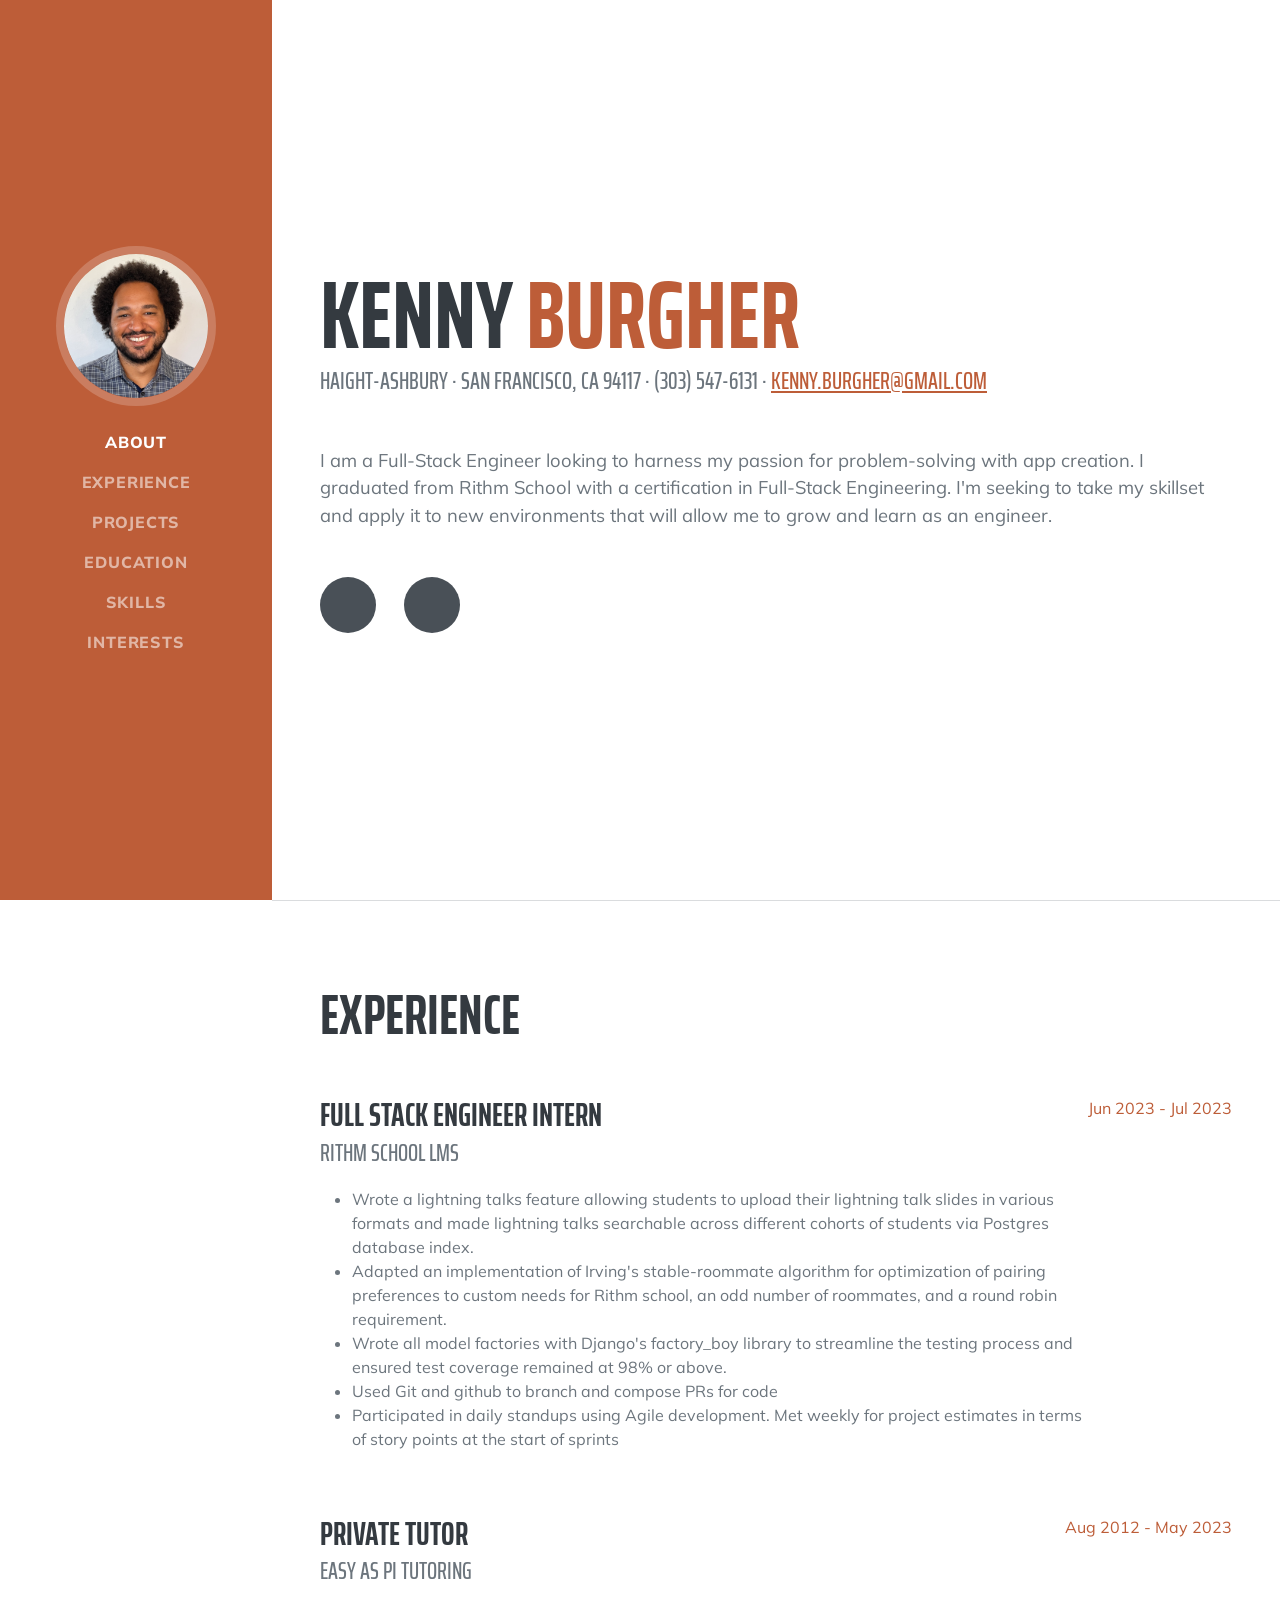
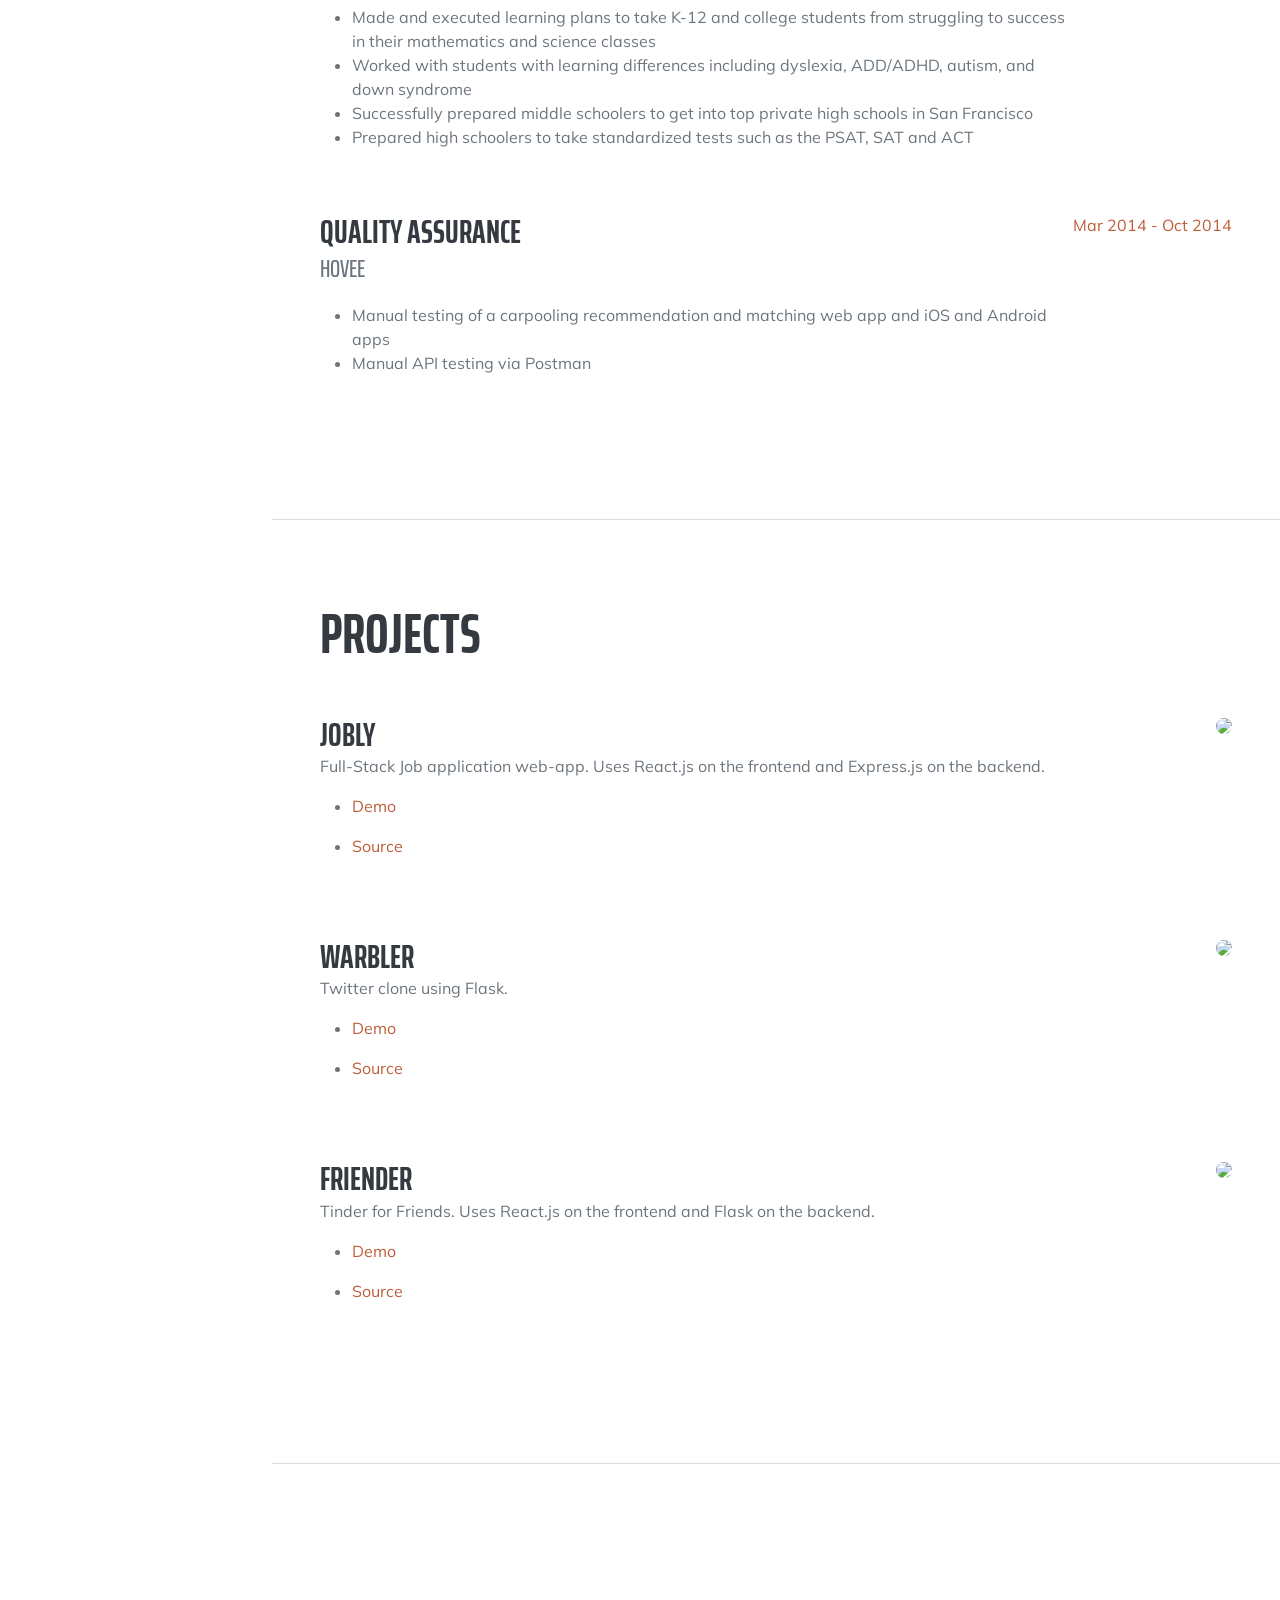
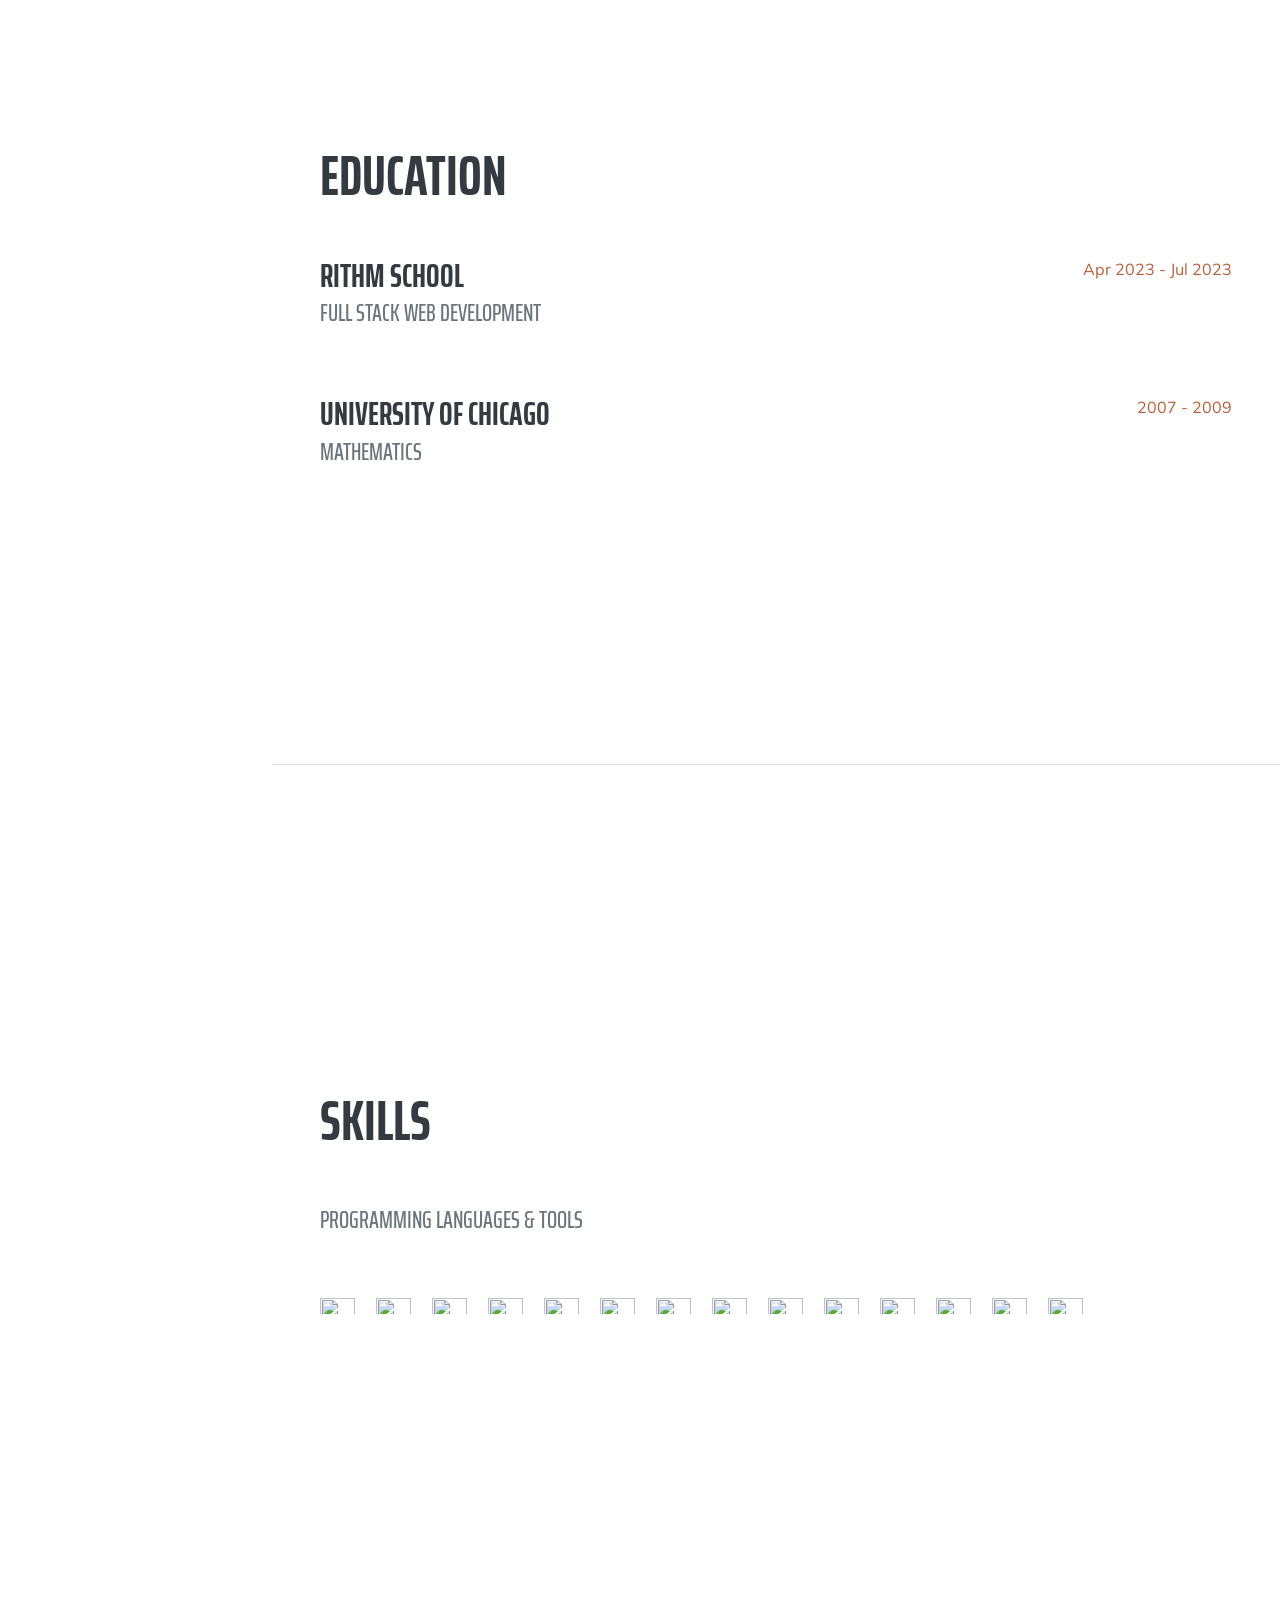
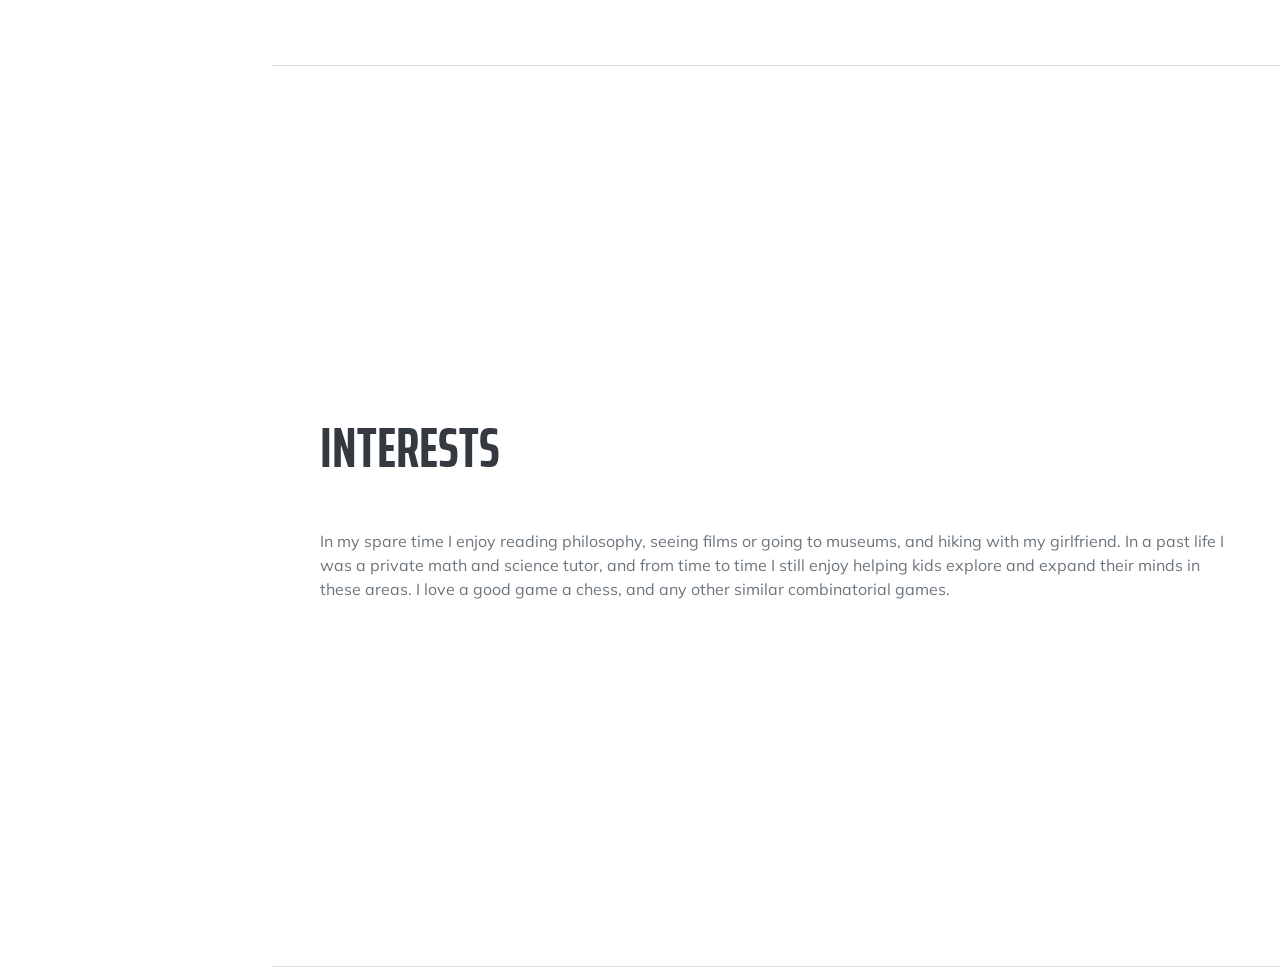
==== index.html @ 5760ab0f "New Portfolio Site New portfolio site based on bootstrap template. Colorized icons for developer too" ====
<!DOCTYPE html>
<html lang="en">

<head>
  <meta charset="utf-8" />
  <meta name="viewport" content="width=device-width, initial-scale=1, shrink-to-fit=no" />
  <meta name="description" content="" />
  <meta name="author" content="" />
  <title>Resume - Start Bootstrap Theme</title>
  <!--
    TODO:
    favicon via image generator;
    QR code for the site?
  -->
  <link rel="icon" type="image/x-icon" href="assets/img/icons8-source-code-ios-16-filled-72.png" />
  <!-- Font Awesome icons (free version)-->
  <script src="https://use.fontawesome.com/releases/v6.3.0/js/all.js" crossorigin="anonymous"></script>
  <!-- Google fonts-->
  <link href="https://fonts.googleapis.com/css?family=Saira+Extra+Condensed:500,700" rel="stylesheet" type="text/css" />
  <link href="https://fonts.googleapis.com/css?family=Muli:400,400i,800,800i" rel="stylesheet" type="text/css" />
  <!-- Core theme CSS (includes Bootstrap)-->
  <link href="css/styles.css" rel="stylesheet" />
</head>

<body id="page-top">
  <!-- Navigation-->
  <nav class="navbar navbar-expand-lg navbar-dark bg-primary fixed-top" id="sideNav">
    <a class="navbar-brand js-scroll-trigger" href="#page-top">
      <span class="d-block d-lg-none">Kenny Burgher</span>
      <span class="d-none d-lg-block"><img class="img-fluid img-profile rounded-circle mx-auto mb-2"
          src="assets/img/kburgher-square.jpg" alt="..." /></span>
    </a>
    <button class="navbar-toggler" type="button" data-bs-toggle="collapse" data-bs-target="#navbarResponsive"
      aria-controls="navbarResponsive" aria-expanded="false" aria-label="Toggle navigation">
      <span class="navbar-toggler-icon"></span>
    </button>
    <div class="collapse navbar-collapse" id="navbarResponsive">
      <ul class="navbar-nav">
        <li class="nav-item">
          <a class="nav-link js-scroll-trigger" href="#about">About</a>
        </li>
        <li class="nav-item">
          <a class="nav-link js-scroll-trigger" href="#experience">Experience</a>
        </li>
        <li class="nav-item">
          <a class="nav-link js-scroll-trigger" href="#projects">Projects</a>
        </li>
        <li class="nav-item">
          <a class="nav-link js-scroll-trigger" href="#education">Education</a>
        </li>
        <li class="nav-item">
          <a class="nav-link js-scroll-trigger" href="#skills">Skills</a>
        </li>
        <li class="nav-item">
          <a class="nav-link js-scroll-trigger" href="#interests">Interests</a>
        </li>
      </ul>
    </div>
  </nav>
  <!-- Page Content-->
  <div class="container-fluid p-0">
    <!-- About-->
    <section class="resume-section" id="about">
      <div class="resume-section-content">
        <h1 class="mb-0">
          Kenny
          <span class="text-primary">Burgher</span>
        </h1>
        <div class="subheading mb-5">
          Haight-Ashbury · San Francisco, CA 94117 · (303) 547-6131 ·
          <a href="mailto:kenny.burgher@gmail.com">kenny.burgher@gmail.com</a>
        </div>
        <p class="lead mb-5">
          I am a Full-Stack Engineer looking to harness my passion for
          problem-solving with app creation.
          I graduated from Rithm School with a certification in
          Full-Stack Engineering.
          I'm seeking to take my skillset and apply it to new environments
          that will allow me to grow and learn as an engineer.
        </p>
        <div class="social-icons">
          <a class="social-icon" href="https://www.linkedin.com/in/kenneth-burgher/">
            <i class="fab fa-linkedin-in"></i>
          </a>
          <a class="social-icon" href="https://github.com/BlueMycon">
            <i class="fab fa-github"></i>
          </a>
          <!-- <a class="social-icon" href="#!">
                <i class="fab fa-twitter"></i>
            </a>
            <a class="social-icon" href="#!">
                <i class="fab fa-facebook-f"></i>
            </a> -->
        </div>
      </div>
    </section>
    <hr class="m-0" />
    <!-- Experience-->
    <section class="resume-section" id="experience">
      <div class="resume-section-content">
        <h2 class="mb-5">Experience</h2>
        <div class="d-flex flex-column flex-md-row justify-content-between mb-5">
          <div class="flex-grow-1">
            <h3 class="mb-0">Full Stack Engineer Intern</h3>
            <div class="subheading mb-3">Rithm School LMS</div>
            <ul>
              <li>
                Wrote a lightning talks feature allowing students to upload their lightning talk slides in various
                formats and made lightning talks searchable across different cohorts of students via Postgres
                database index.
              </li>
              <li>
                Adapted an implementation of Irving's stable-roommate algorithm for optimization of
                pairing preferences to custom needs for Rithm school, an odd number of roommates, and
                a round robin requirement.
              </li>
              <li>
                Wrote all model factories with Django's factory_boy library to streamline the testing process
                and ensured test coverage remained at 98% or above.
              </li>
              <li>
                Used Git and github to branch and compose PRs for code
              </li>
              <li>
                Participated in daily standups using Agile development.
                Met weekly for project estimates in terms of story points at the start of sprints
              </li>
            </ul>
          </div>
          <div class="flex-shrink-0">
            <span class="text-primary">Jun 2023 - Jul 2023</span>
          </div>
        </div>
        <div class="d-flex flex-column flex-md-row justify-content-between mb-5">
          <div class="flex-grow-1">
            <h3 class="mb-0">Private Tutor</h3>
            <div class="subheading mb-3">Easy As Pi Tutoring</div>
            <ul>
              <li>
                Made and executed learning plans to take K-12 and college students from struggling to success
                in their mathematics and science classes
              </li>
              <li>
                Worked with students with learning differences including dyslexia, ADD/ADHD, autism, and down syndrome
              </li>
              <li>
                Successfully prepared middle schoolers to get into top private high schools in San Francisco
              </li>
              <li>
                Prepared high schoolers to take standardized tests such as the PSAT, SAT and ACT
              </li>
            </ul>
          </div>
          <div class="flex-shrink-0">
            <span class="text-primary">Aug 2012 - May 2023</span>
          </div>
        </div>
        <div class="d-flex flex-column flex-md-row justify-content-between mb-5">
          <div class="flex-grow-1">
            <h3 class="mb-0">Quality Assurance</h3>
            <div class="subheading mb-3">Hovee</div>
            <ul>
              <li>
                Manual testing of a carpooling recommendation and matching web app and iOS and Android apps
              </li>
              <li>
                Manual API testing via Postman
              </li>
            </ul>
          </div>
          <div class="flex-shrink-0">
            <span class="text-primary">Mar 2014 - Oct 2014</span>
          </div>
        </div>
        <!-- <div class="d-flex flex-column flex-md-row justify-content-between">
          <div class="flex-grow-1">
            <h3 class="mb-0">Web Design Intern</h3>
            <div class="subheading mb-3">Shout! Media Productions</div>
            <p>
              Collaboratively administrate empowered markets via plug-and-play
              networks. Dynamically procrastinate B2C users after installed
              base benefits. Dramatically visualize customer directed
              convergence without revolutionary ROI.
            </p>
          </div>
          <div class="flex-shrink-0">
            <span class="text-primary">September 2008 - June 2010</span>
          </div>
        </div> -->
      </div>
    </section>
    <hr class="m-0" />
    <!-- Projects-->
    <section class="resume-section" id="projects">
      <div class="resume-section-content">
        <h2 class="mb-5">Projects</h2>
        <div class="d-flex flex-column flex-md-row justify-content-between mb-5">
          <div class="flex-grow-1">
            <h3 class="mb-0">Jobly</h3>
            <div class="mb-3">Full-Stack Job application web-app.
              Uses React.js on the frontend and Express.js on the backend.
            </div>
            <div>
              <ul>
                <!-- TODO: Demo link -->
                <li><a href="https://astonbdev-jobly.surge.sh/">
                    <p class="list-inline-item">Demo</p><i
                      class=" list-inline-item fa-solid fa-arrow-up-right-from-square"></i>
                  </a></li>
                <li><a href="https://github.com/astonbdev/react-jobly">
                    <p class="list-inline-item">Source</p><i class=" list-inline-item fa-brands fa-github"></i>
                  </a></li>
              </ul>
            </div>
          </div>
          <div class="flex-shrink-0">
            <!-- TODO: Brand image -->
            <img class="projects-img rounded-circle mx-auto mb-2" src="images/jobly-brand.png">
            </img>
          </div>
        </div>
        <div class="d-flex flex-column flex-md-row justify-content-between mb-5">
          <div class="flex-grow-1">
            <h3 class="mb-0">Warbler</h3>
            <div class="mb-3">Twitter clone using Flask.</div>
            <div>
              <ul>
                <!-- TODO: Demo link -->
                <li><a href="http://warbler-astonbdev.herokuapp.com/">
                    <p class="list-inline-item">Demo</p><i
                      class=" list-inline-item fa-solid fa-arrow-up-right-from-square"></i>
                  </a></li>
                <li><a href="https://github.com/astonbdev/warbler">
                    <p class="list-inline-item">Source</p><i class=" list-inline-item fa-brands fa-github"></i>
                  </a></li>
              </ul>
            </div>
          </div>
          <div class="flex-shrink-0">
            <!-- TODO: Brand image -->
            <img class="projects-img rounded-circle mx-auto mb-2" src="images/warbler.jpeg">
            </img>
          </div>
        </div>
        <div class="d-flex flex-column flex-md-row justify-content-between mb-5">
          <div class="flex-grow-1">
            <h3 class="mb-0">Friender</h3>
            <div class="mb-3">Tinder for Friends. Uses React.js on the frontend and Flask on the backend.</div>
            <div>
              <ul>
                <!-- TODO: Demo link -->
                <li><a href="https://www.kongregate.com/games/b_aston/asteroid-field?acomplete=asteroid+field">
                    <p class="list-inline-item">Demo</p><i
                      class=" list-inline-item fa-solid fa-arrow-up-right-from-square"></i>
                  </a></li>
                <li><a href="https://github.com/astonbdev/warbler">
                    <p class="list-inline-item">Source</p><i class=" list-inline-item fa-brands fa-github"></i>
                  </a></li>
              </ul>
            </div>
          </div>
          <div class="flex-shrink-0">
            <!-- TODO: Brand image -->
            <img class="projects-img rounded-circle mx-auto mb-2"
              src="images/Asteroids.png">
            </img>
          </div>
        </div>
      </div>
    </section>
    <hr class="m-0" />
    <!-- Education-->
    <section class="resume-section" id="education">
      <div class="resume-section-content">
        <h2 class="mb-5">Education</h2>
        <div class="d-flex flex-column flex-md-row justify-content-between mb-5">
          <div class="flex-grow-1">
            <h3 class="mb-0">Rithm School</h3>
            <div class="subheading mb-3">Full Stack Web Development</div>
          </div>
          <div class="flex-shrink-0">
            <span class="text-primary">Apr 2023 - Jul 2023</span>
          </div>
        </div>
        <div class="d-flex flex-column flex-md-row justify-content-between">
          <div class="flex-grow-1">
            <h3 class="mb-0">University of Chicago</h3>
            <div class="subheading mb-3">Mathematics</div>
          </div>
          <div class="flex-shrink-0">
            <span class="text-primary">2007 - 2009</span>
          </div>
        </div>
      </div>
    </section>
    <hr class="m-0" />
    <!-- Skills-->
    <section class="resume-section" id="skills">
      <div class="resume-section-content">
        <h2 class="mb-5">Skills</h2>
        <div class="subheading mb-3">Programming Languages & Tools</div>
        <ul class="list-inline dev-icons">
          <li class="list-inline-item"><img height="35" width="35" src="https://cdn.simpleicons.org/html5/#E34F26" /></li>
          <li class="list-inline-item"><img height="35" width="35" src="https://cdn.simpleicons.org/css3/#1572B6" /></li>
          <li class="list-inline-item"><img height="35" width="35" src="https://cdn.simpleicons.org/bootstrap/#7952B3" /></li>
          <li class="list-inline-item"><img height="35" width="35" src="https://cdn.simpleicons.org/javascript/#F7DF1E" /></li>
          <!-- <li class="list-inline-item"><img height="35" width="35" src="https://unpkg.com/simple-icons@v4/icons/tailwindcss.svg" /></li> -->
          <li class="list-inline-item"><img height="35" width="35" src="https://cdn.simpleicons.org/jquery/#0769AD" /></li>
          <li class="list-inline-item"><img height="35" width="35" src="https://cdn.simpleicons.org/react/#61DAFB" /></li>
          <li class="list-inline-item"><img height="35" width="35" src="https://cdn.simpleicons.org/nodedotjs/#339933" /></li>
          <li class="list-inline-item"><img height="35" width="35" src="https://cdn.simpleicons.org/express/#000000" /></li>
          <li class="list-inline-item"><img height="35" width="35" src="https://cdn.simpleicons.org/python/#3776AB" /></li>
          <li class="list-inline-item"><img height="35" width="35" src="https://cdn.simpleicons.org/flask/#000000" /></li>
          <li class="list-inline-item"><img height="35" width="35" src="https://cdn.simpleicons.org/django/#092E20" /></li>
          <li class="list-inline-item"><img height="35" width="35" src="https://cdn.simpleicons.org/postgresql/#4169E1" /></li>
          <li class="list-inline-item"><img height="35" width="35" src="https://cdn.simpleicons.org/amazonaws/#232F3E" /></li>
          <li class="list-inline-item"><img height="35" width="35" src="https://cdn.simpleicons.org/git/#F05032" /></li>
        </ul>
      </div>
    </section>
    <hr class="m-0" />
    <!-- Interests-->
    <section class="resume-section" id="interests">
      <div class="resume-section-content">
        <h2 class="mb-5">Interests</h2>
        <p>
          In my spare time I enjoy reading philosophy, seeing films or going to museums, and hiking with my girlfriend.
          In a past life I was a private math and science tutor, and from time to time I still enjoy helping kids
          explore and expand their minds in these areas.
          I love a good game a chess, and any other similar combinatorial games.
        </p>
        <p class="mb-0">
        </p>
      </div>
    </section>
    <hr class="m-0" />
  </div>
  <!-- Bootstrap core JS-->
  <script src="https://cdn.jsdelivr.net/npm/bootstrap@5.2.3/dist/js/bootstrap.bundle.min.js"></script>
  <!-- Core theme JS-->
  <script src="js/scripts.js"></script>
</body>

</html>
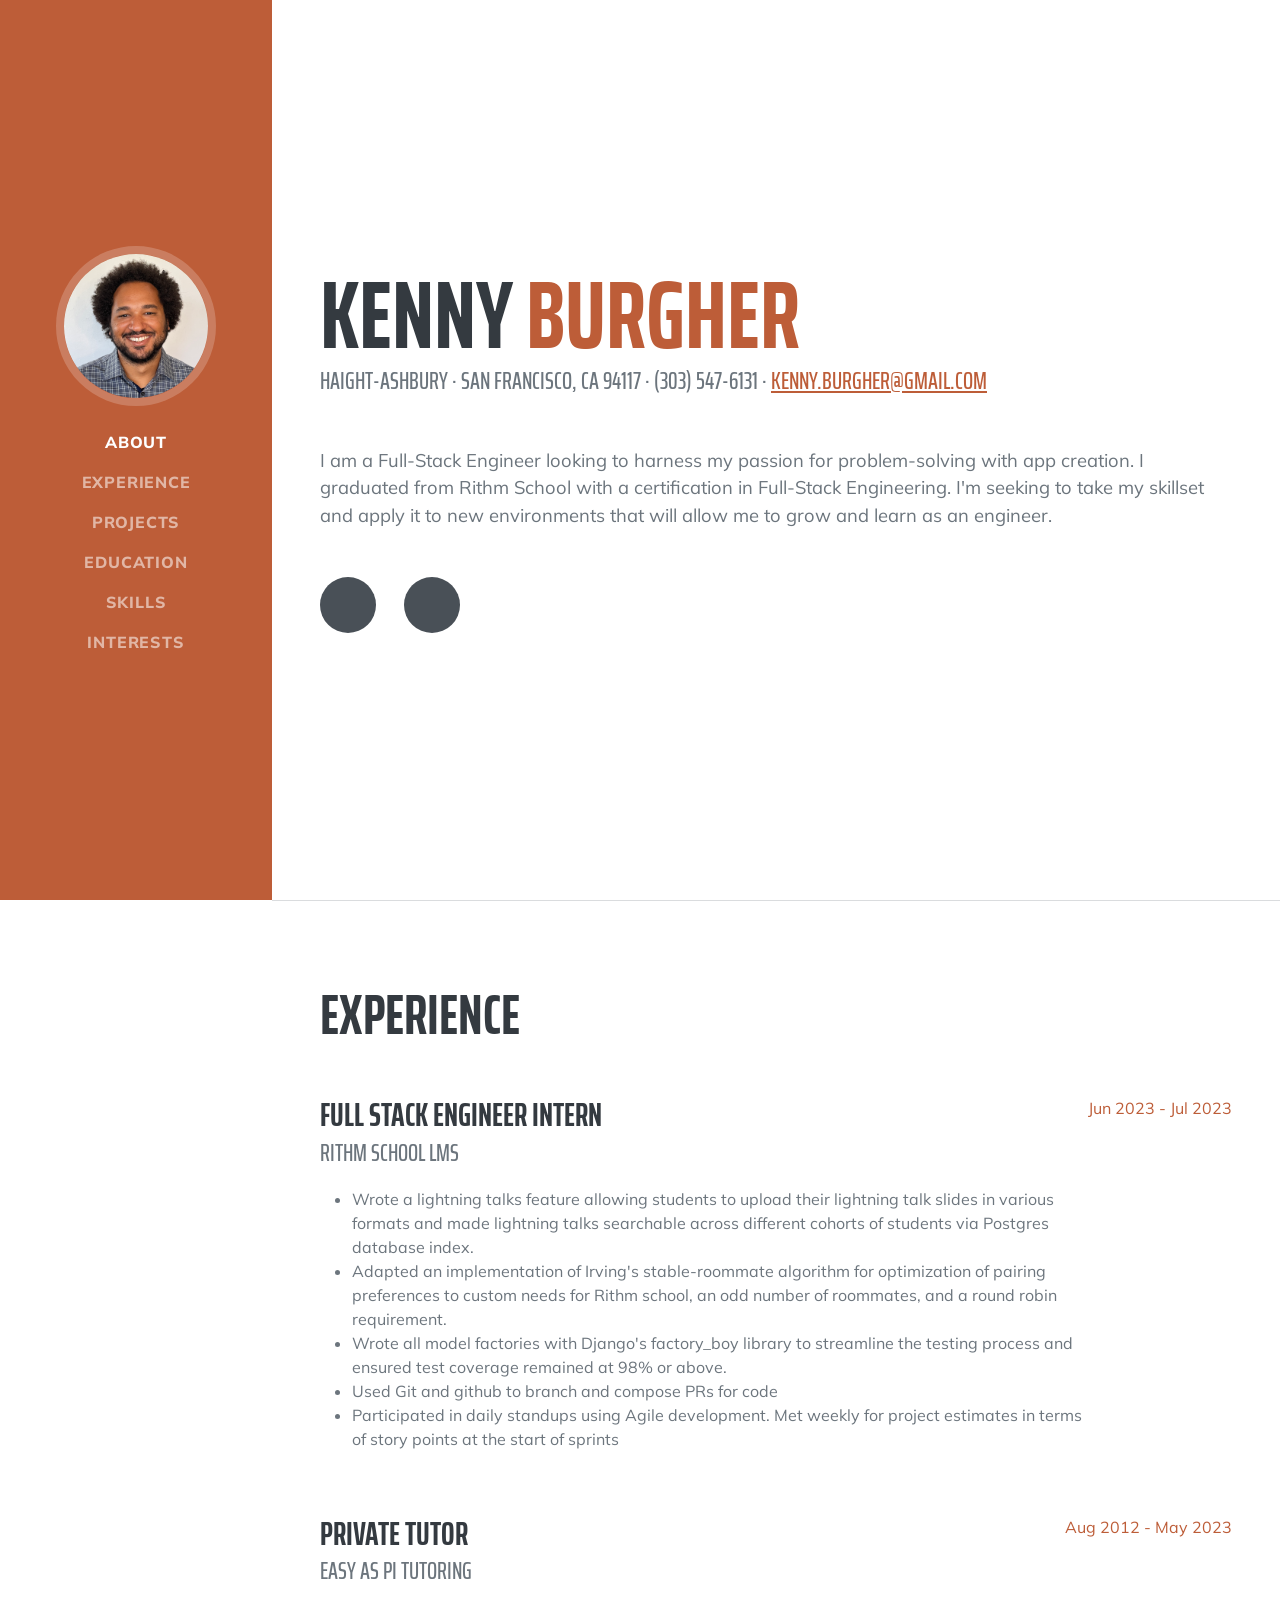
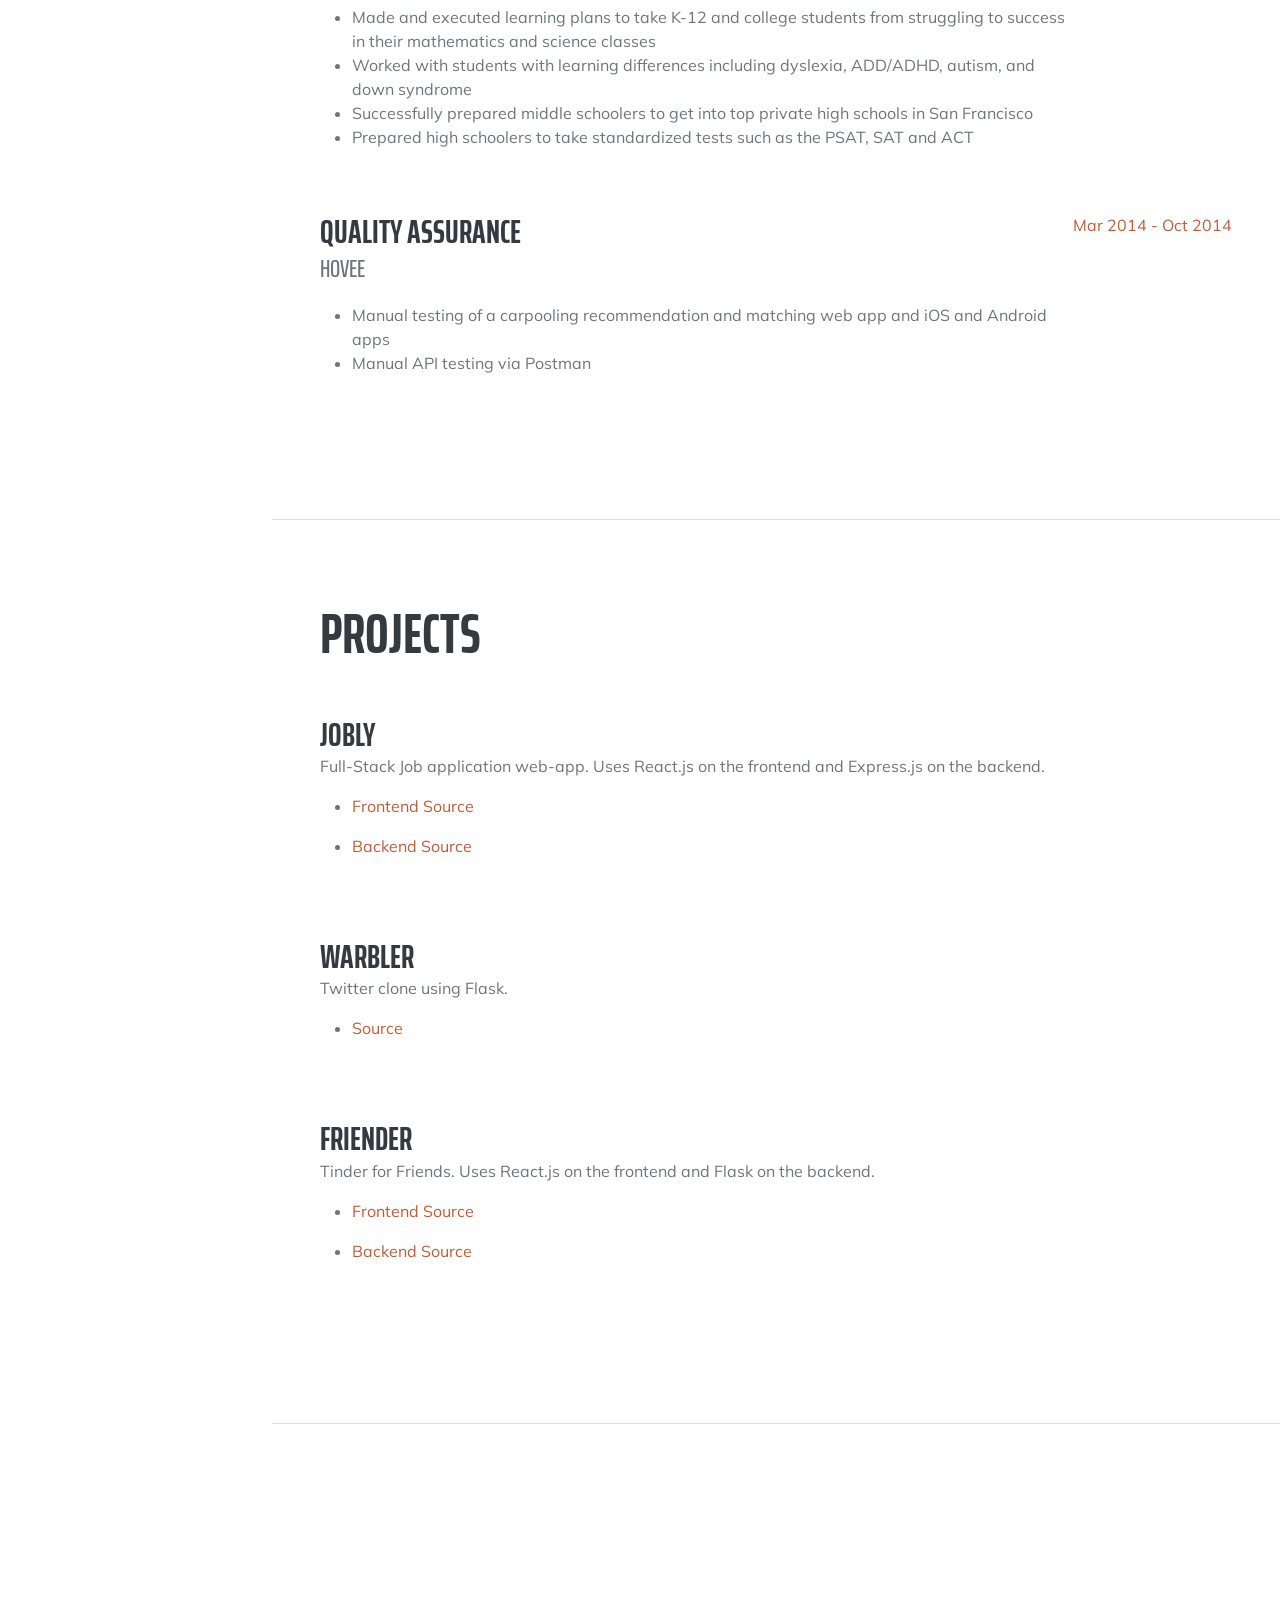
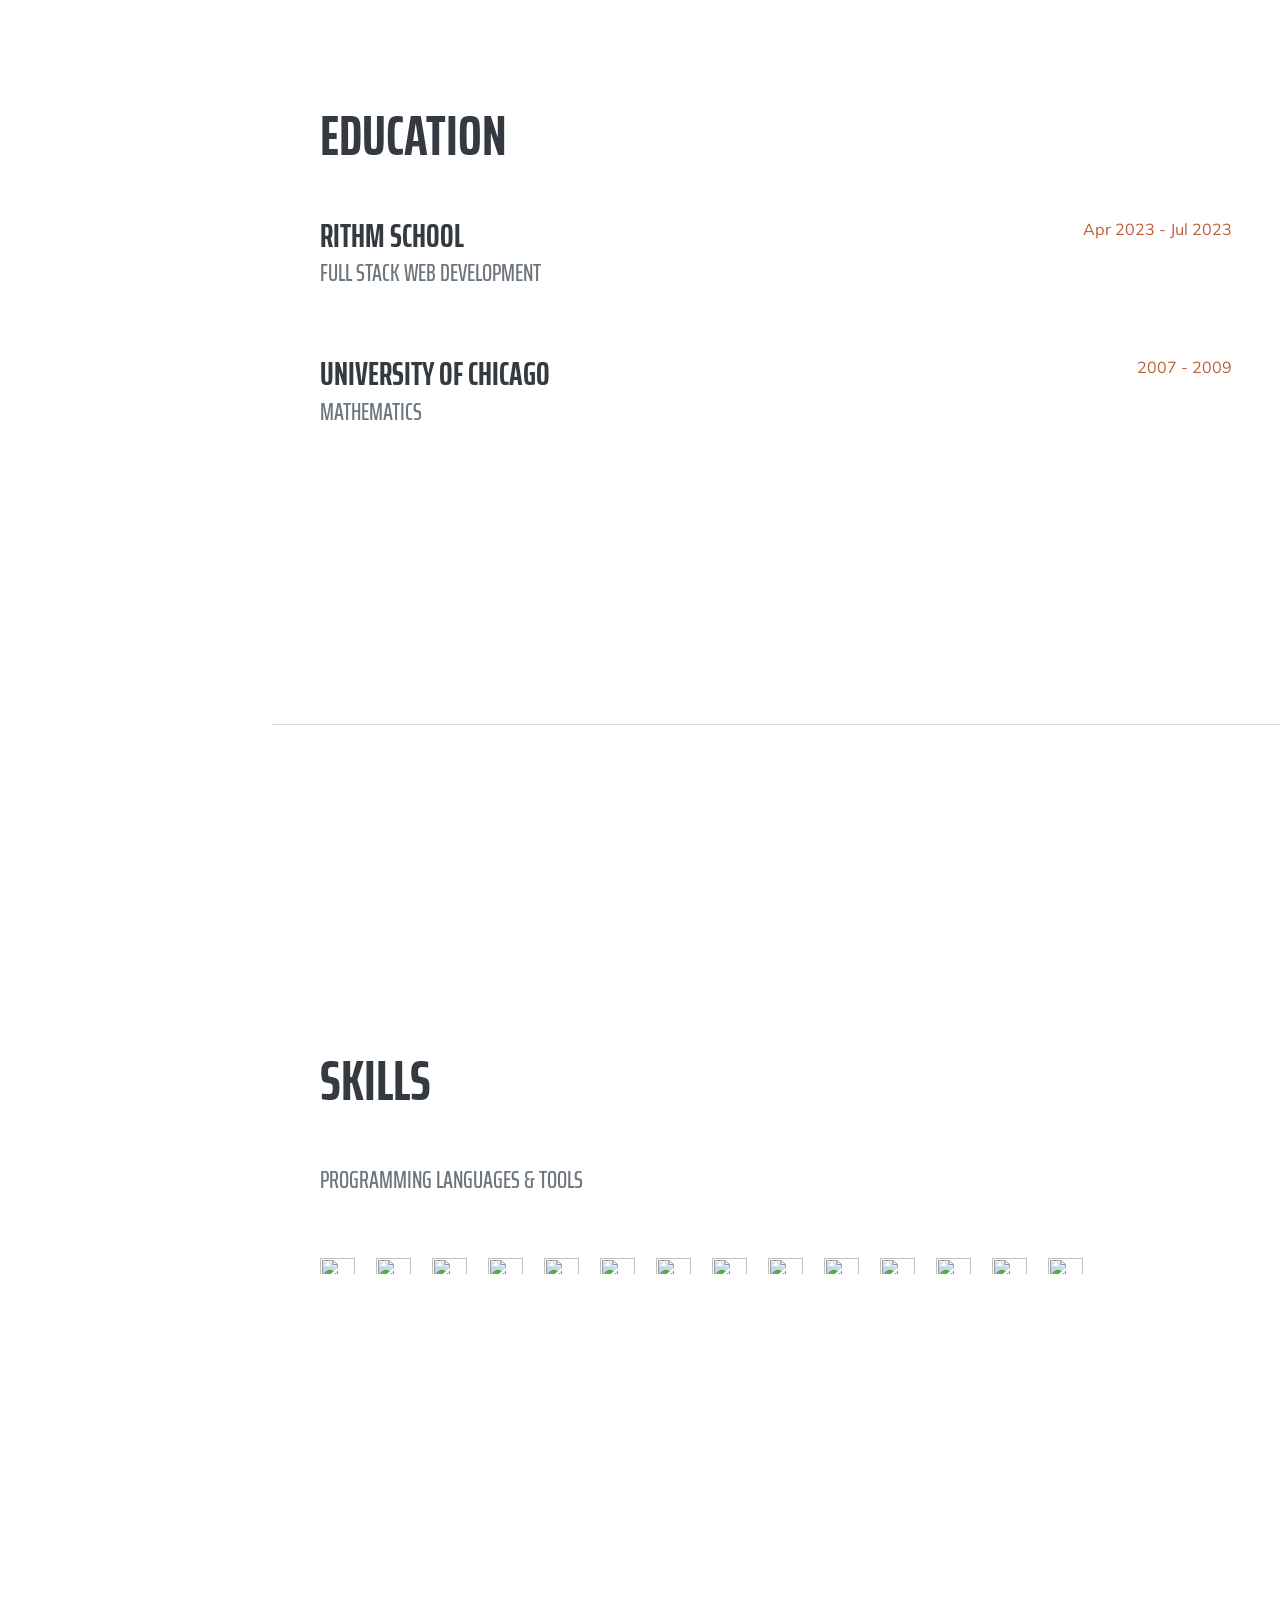
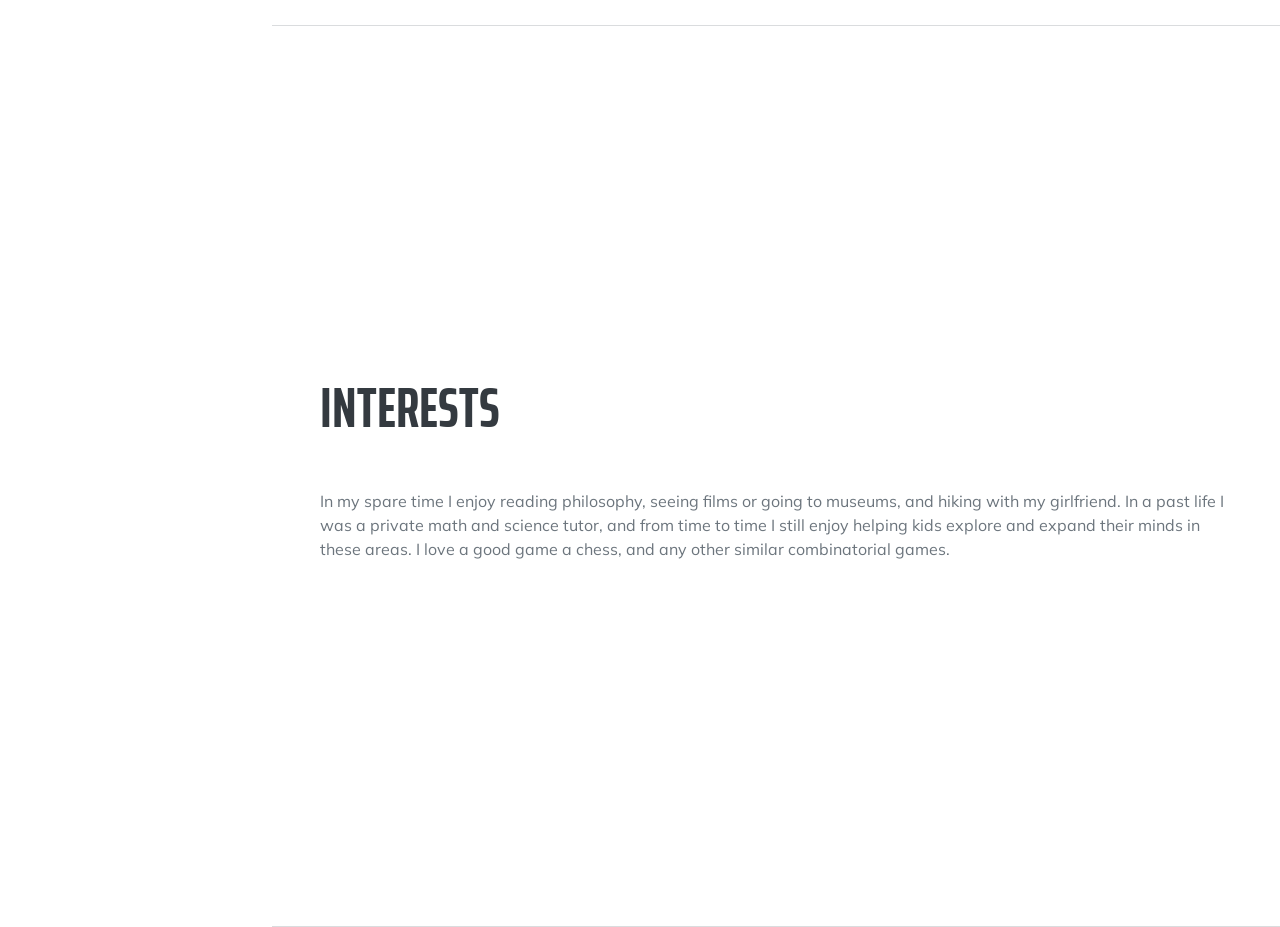
==== commit 663fcbb0: "Remove broken or missing links for now" ====
--- a/index.html
+++ b/index.html
@@ -203,20 +203,23 @@
             <div>
               <ul>
                 <!-- TODO: Demo link -->
-                <li><a href="https://astonbdev-jobly.surge.sh/">
+                <!-- <li><a href="https://astonbdev-jobly.surge.sh/">
                     <p class="list-inline-item">Demo</p><i
                       class=" list-inline-item fa-solid fa-arrow-up-right-from-square"></i>
-                  </a></li>
-                <li><a href="https://github.com/astonbdev/react-jobly">
-                    <p class="list-inline-item">Source</p><i class=" list-inline-item fa-brands fa-github"></i>
+                  </a></li> -->
+                <li><a href="https://github.com/BlueMycon/react-jobly-frontend">
+                    <p class="list-inline-item">Frontend Source</p><i class=" list-inline-item fa-brands fa-github"></i>
+                  </a></li>
+                <li><a href="https://github.com/BlueMycon/react-jobly-express-backend">
+                    <p class="list-inline-item">Backend Source</p><i class=" list-inline-item fa-brands fa-github"></i>
                   </a></li>
               </ul>
             </div>
           </div>
           <div class="flex-shrink-0">
             <!-- TODO: Brand image -->
-            <img class="projects-img rounded-circle mx-auto mb-2" src="images/jobly-brand.png">
-            </img>
+            <!-- <img class="projects-img rounded-circle mx-auto mb-2" src="images/jobly-brand.png">
+            </img> -->
           </div>
         </div>
         <div class="d-flex flex-column flex-md-row justify-content-between mb-5">
@@ -226,11 +229,11 @@
             <div>
               <ul>
                 <!-- TODO: Demo link -->
-                <li><a href="http://warbler-astonbdev.herokuapp.com/">
+                <!-- <li><a href="http://warbler-astonbdev.herokuapp.com/">
                     <p class="list-inline-item">Demo</p><i
                       class=" list-inline-item fa-solid fa-arrow-up-right-from-square"></i>
-                  </a></li>
-                <li><a href="https://github.com/astonbdev/warbler">
+                  </a></li> -->
+                <li><a href="https://github.com/BlueMycon/flask-warbler">
                     <p class="list-inline-item">Source</p><i class=" list-inline-item fa-brands fa-github"></i>
                   </a></li>
               </ul>
@@ -238,8 +241,8 @@
           </div>
           <div class="flex-shrink-0">
             <!-- TODO: Brand image -->
-            <img class="projects-img rounded-circle mx-auto mb-2" src="images/warbler.jpeg">
-            </img>
+            <!-- <img class="projects-img rounded-circle mx-auto mb-2" src="images/warbler.jpeg">
+            </img> -->
           </div>
         </div>
         <div class="d-flex flex-column flex-md-row justify-content-between mb-5">
@@ -249,21 +252,24 @@
             <div>
               <ul>
                 <!-- TODO: Demo link -->
-                <li><a href="https://www.kongregate.com/games/b_aston/asteroid-field?acomplete=asteroid+field">
+                <!-- <li><a href="https://www.kongregate.com/games/b_aston/asteroid-field?acomplete=asteroid+field">
                     <p class="list-inline-item">Demo</p><i
                       class=" list-inline-item fa-solid fa-arrow-up-right-from-square"></i>
-                  </a></li>
-                <li><a href="https://github.com/astonbdev/warbler">
-                    <p class="list-inline-item">Source</p><i class=" list-inline-item fa-brands fa-github"></i>
+                  </a></li> -->
+                <li><a href="https://github.com/BlueMycon/friender-frontend">
+                    <p class="list-inline-item">Frontend Source</p><i class=" list-inline-item fa-brands fa-github"></i>
+                  </a></li>
+                <li><a href="https://github.com/camrandev/friender-backend">
+                    <p class="list-inline-item">Backend Source</p><i class=" list-inline-item fa-brands fa-github"></i>
                   </a></li>
               </ul>
             </div>
           </div>
           <div class="flex-shrink-0">
             <!-- TODO: Brand image -->
-            <img class="projects-img rounded-circle mx-auto mb-2"
+            <!-- <img class="projects-img rounded-circle mx-auto mb-2"
               src="images/Asteroids.png">
-            </img>
+            </img> -->
           </div>
         </div>
       </div>
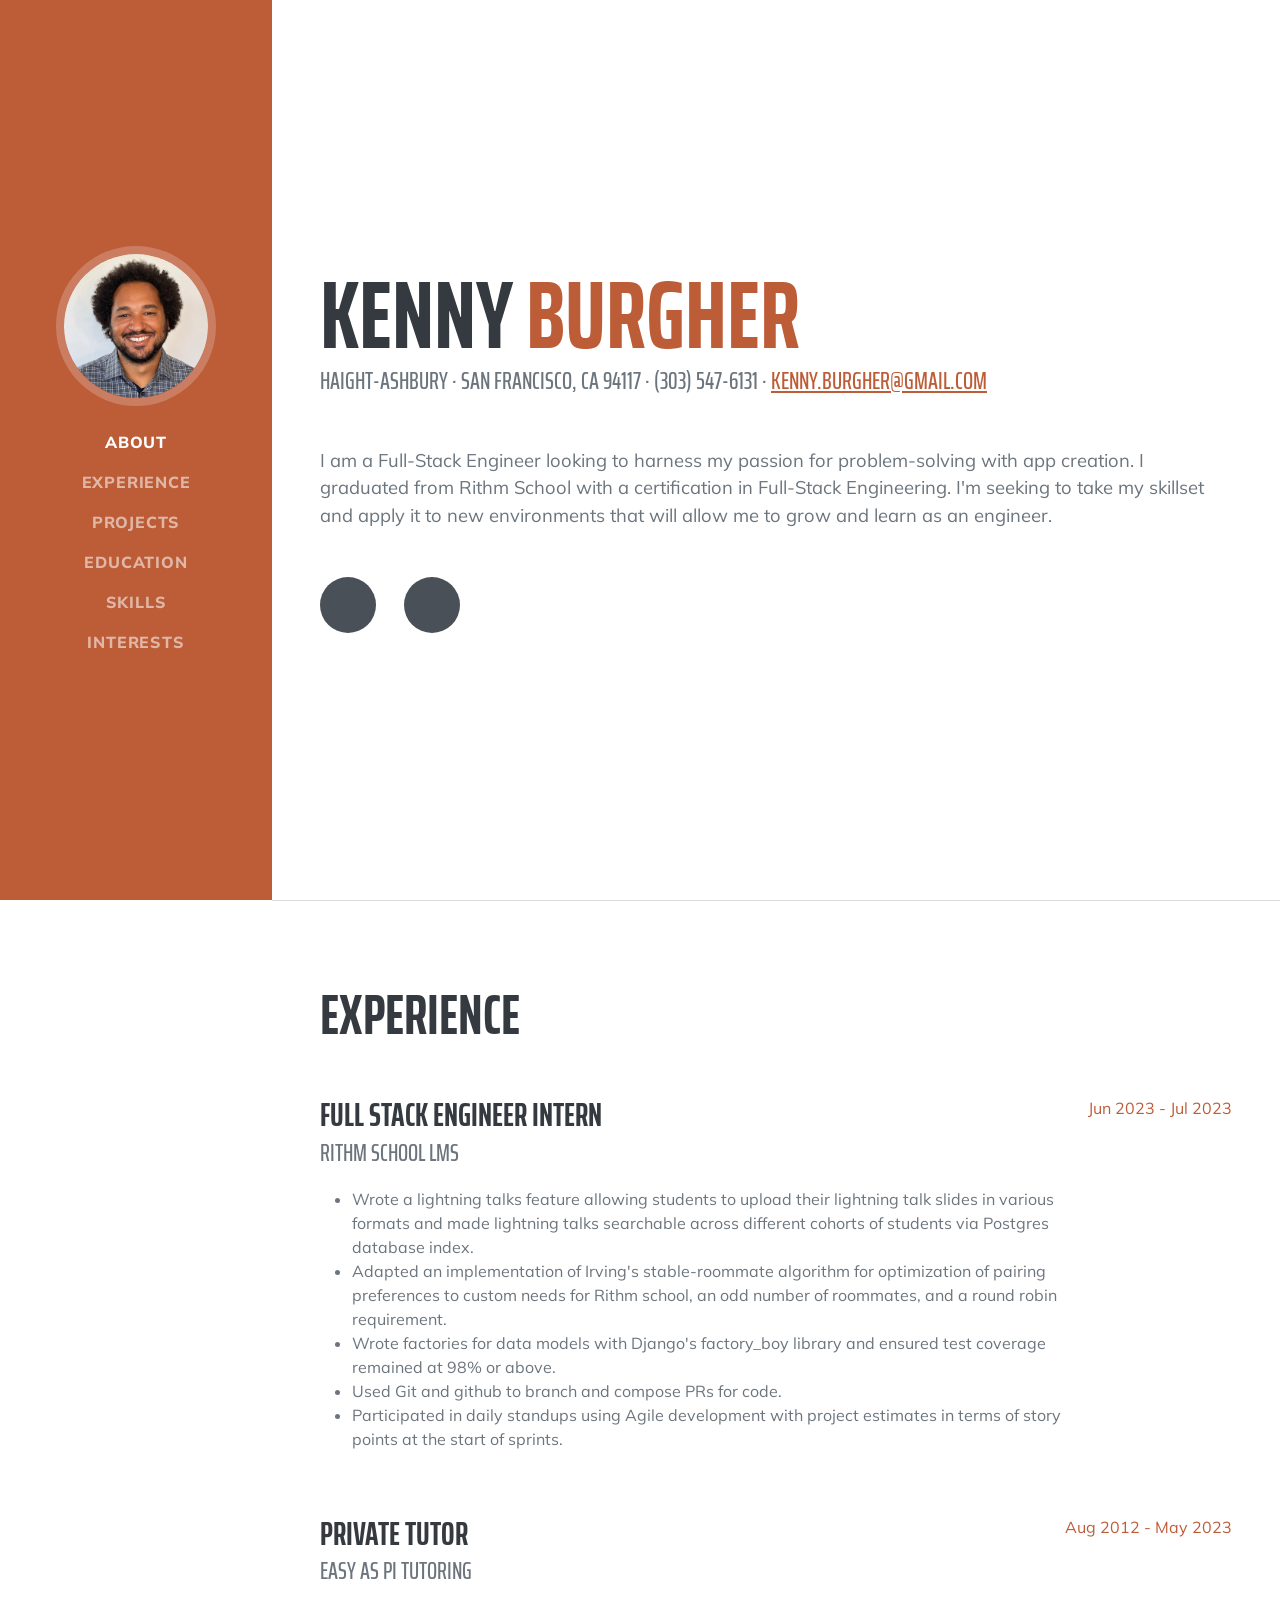
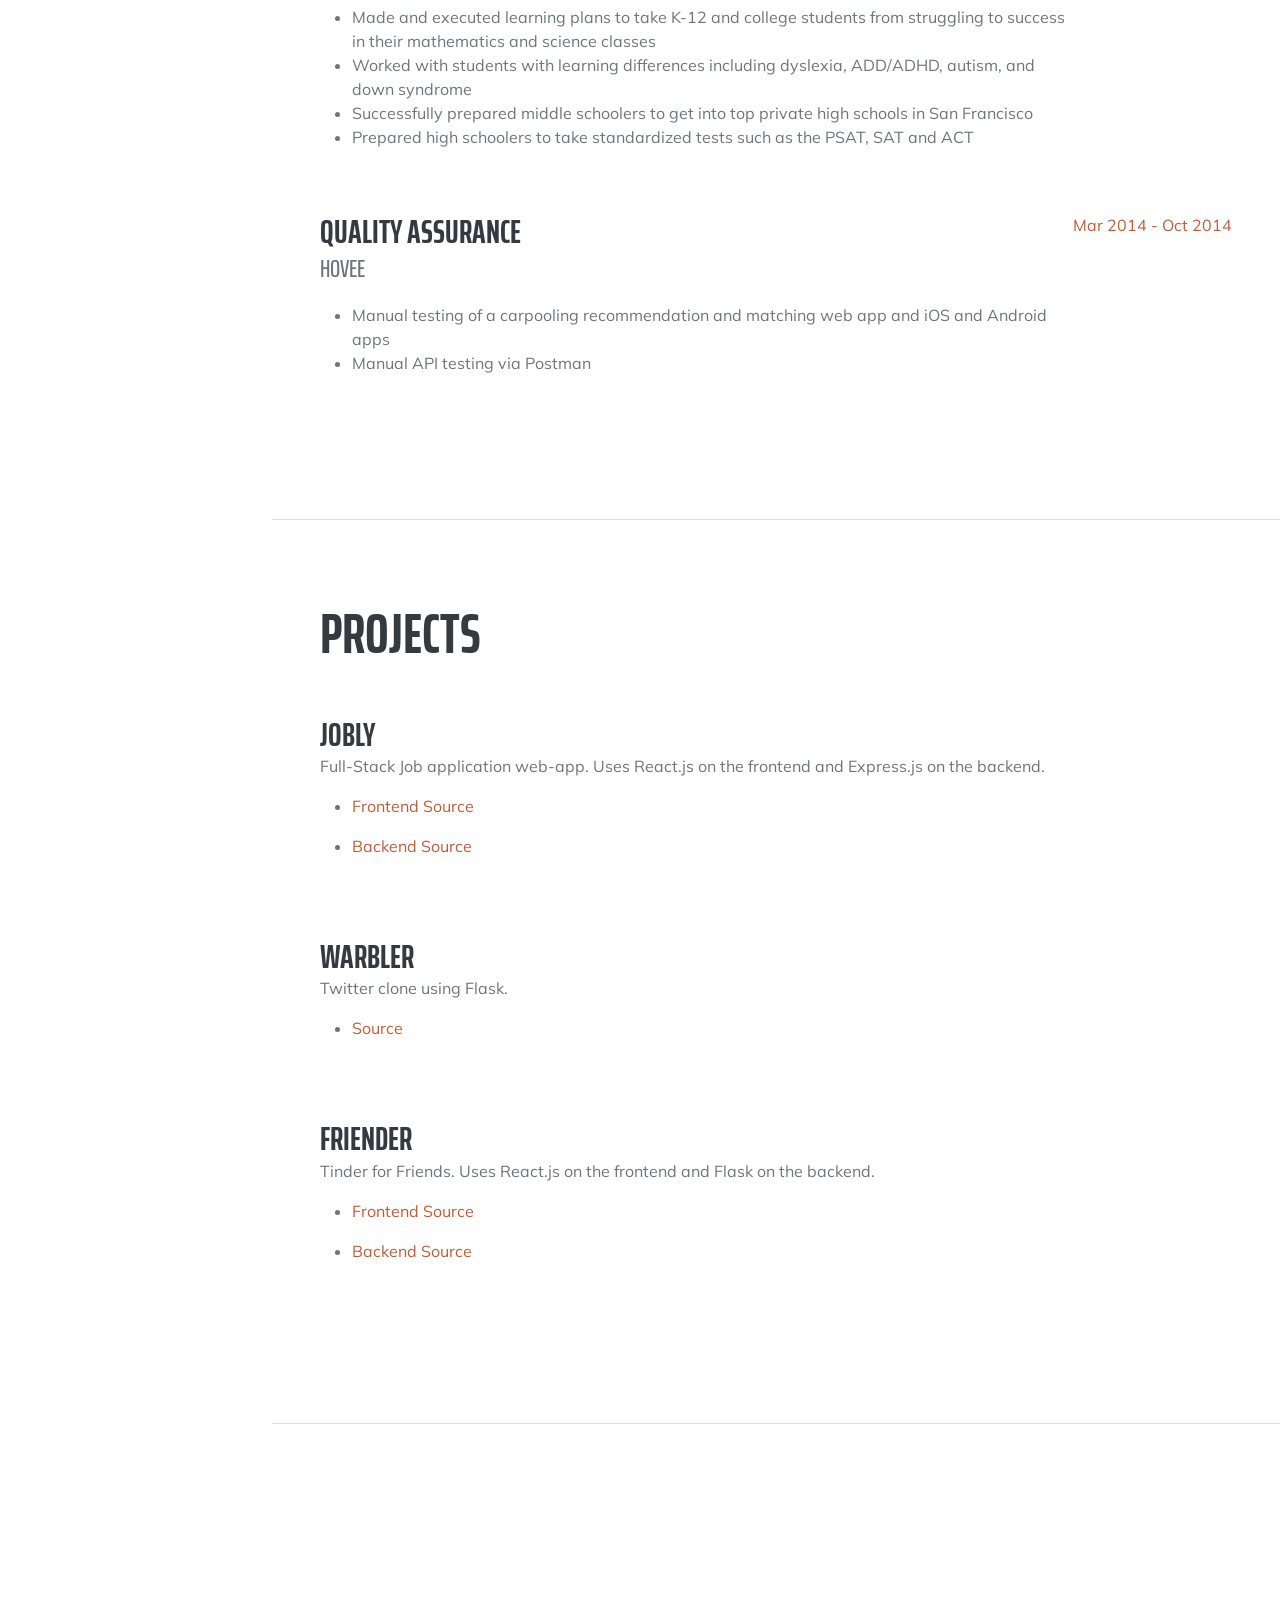
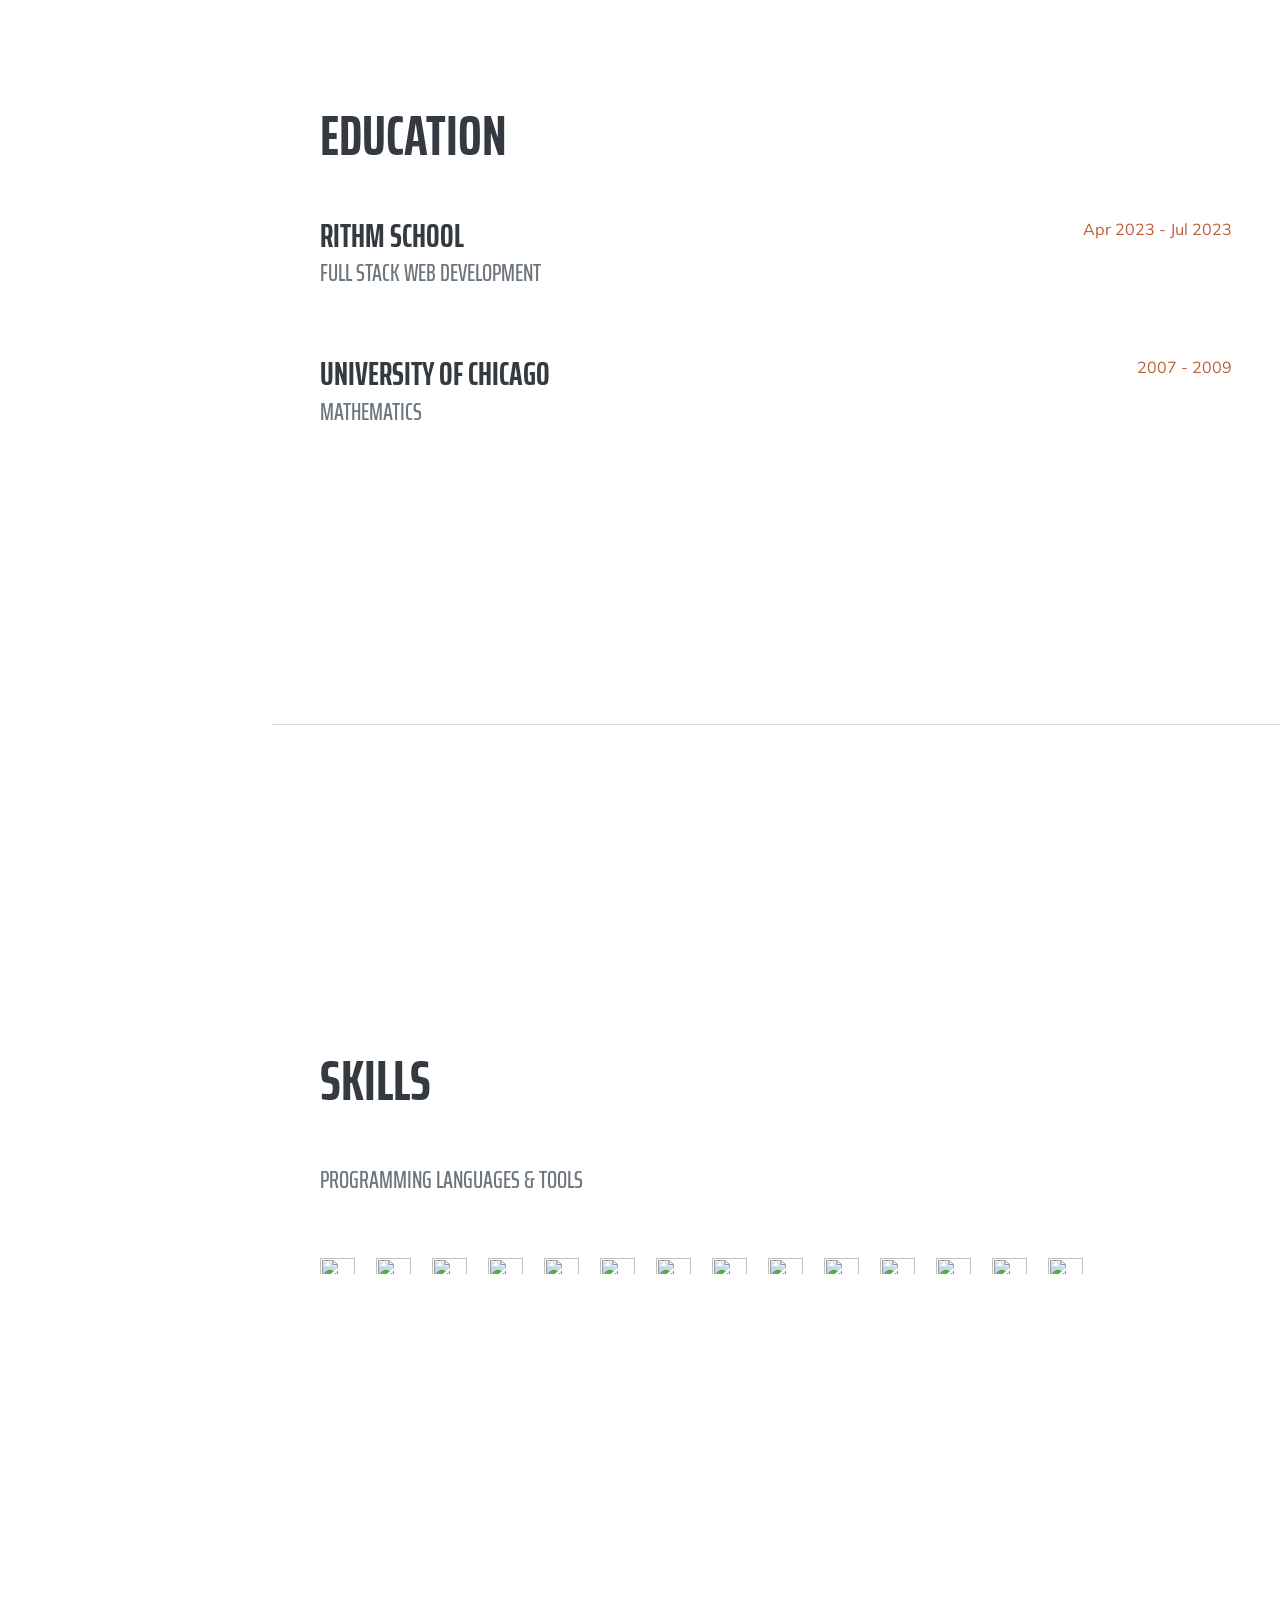
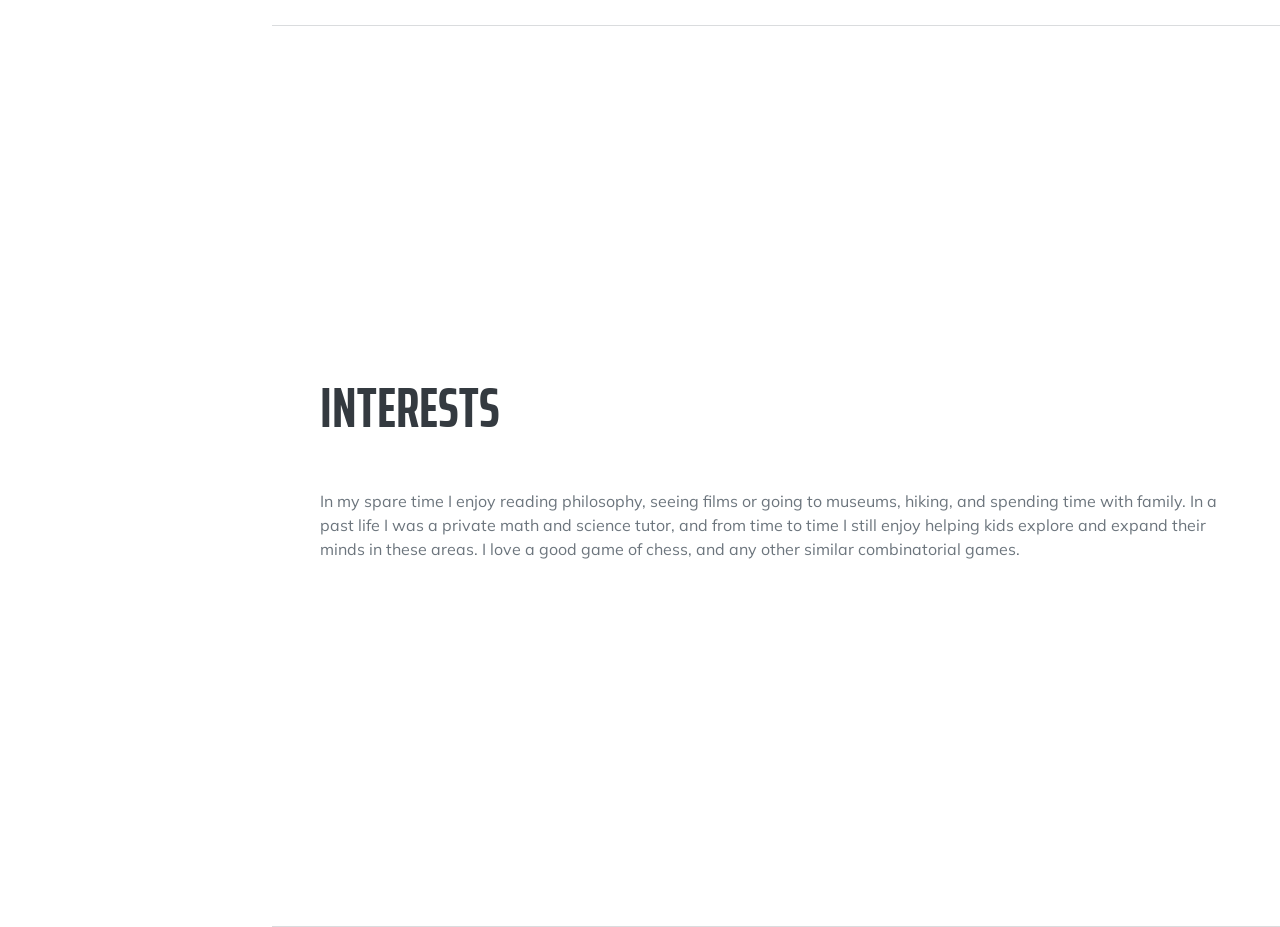
==== commit d2c749e1: "Copy edits." ====
--- a/index.html
+++ b/index.html
@@ -6,7 +6,7 @@
   <meta name="viewport" content="width=device-width, initial-scale=1, shrink-to-fit=no" />
   <meta name="description" content="" />
   <meta name="author" content="" />
-  <title>Resume - Start Bootstrap Theme</title>
+  <title>Kenny Burgher's Portolio Site</title>
   <!--
     TODO:
     favicon via image generator;
@@ -115,15 +115,15 @@
                 a round robin requirement.
               </li>
               <li>
-                Wrote all model factories with Django's factory_boy library to streamline the testing process
+                Wrote factories for data models with Django's factory_boy library
                 and ensured test coverage remained at 98% or above.
               </li>
               <li>
-                Used Git and github to branch and compose PRs for code
-              </li>
-              <li>
-                Participated in daily standups using Agile development.
-                Met weekly for project estimates in terms of story points at the start of sprints
+                Used Git and github to branch and compose PRs for code.
+              </li>
+              <li>
+                Participated in daily standups using Agile development
+                with project estimates in terms of story points at the start of sprints.
               </li>
             </ul>
           </div>
@@ -330,10 +330,10 @@
       <div class="resume-section-content">
         <h2 class="mb-5">Interests</h2>
         <p>
-          In my spare time I enjoy reading philosophy, seeing films or going to museums, and hiking with my girlfriend.
+          In my spare time I enjoy reading philosophy, seeing films or going to museums, hiking, and spending time with family.
           In a past life I was a private math and science tutor, and from time to time I still enjoy helping kids
           explore and expand their minds in these areas.
-          I love a good game a chess, and any other similar combinatorial games.
+          I love a good game of chess, and any other similar combinatorial games.
         </p>
         <p class="mb-0">
         </p>
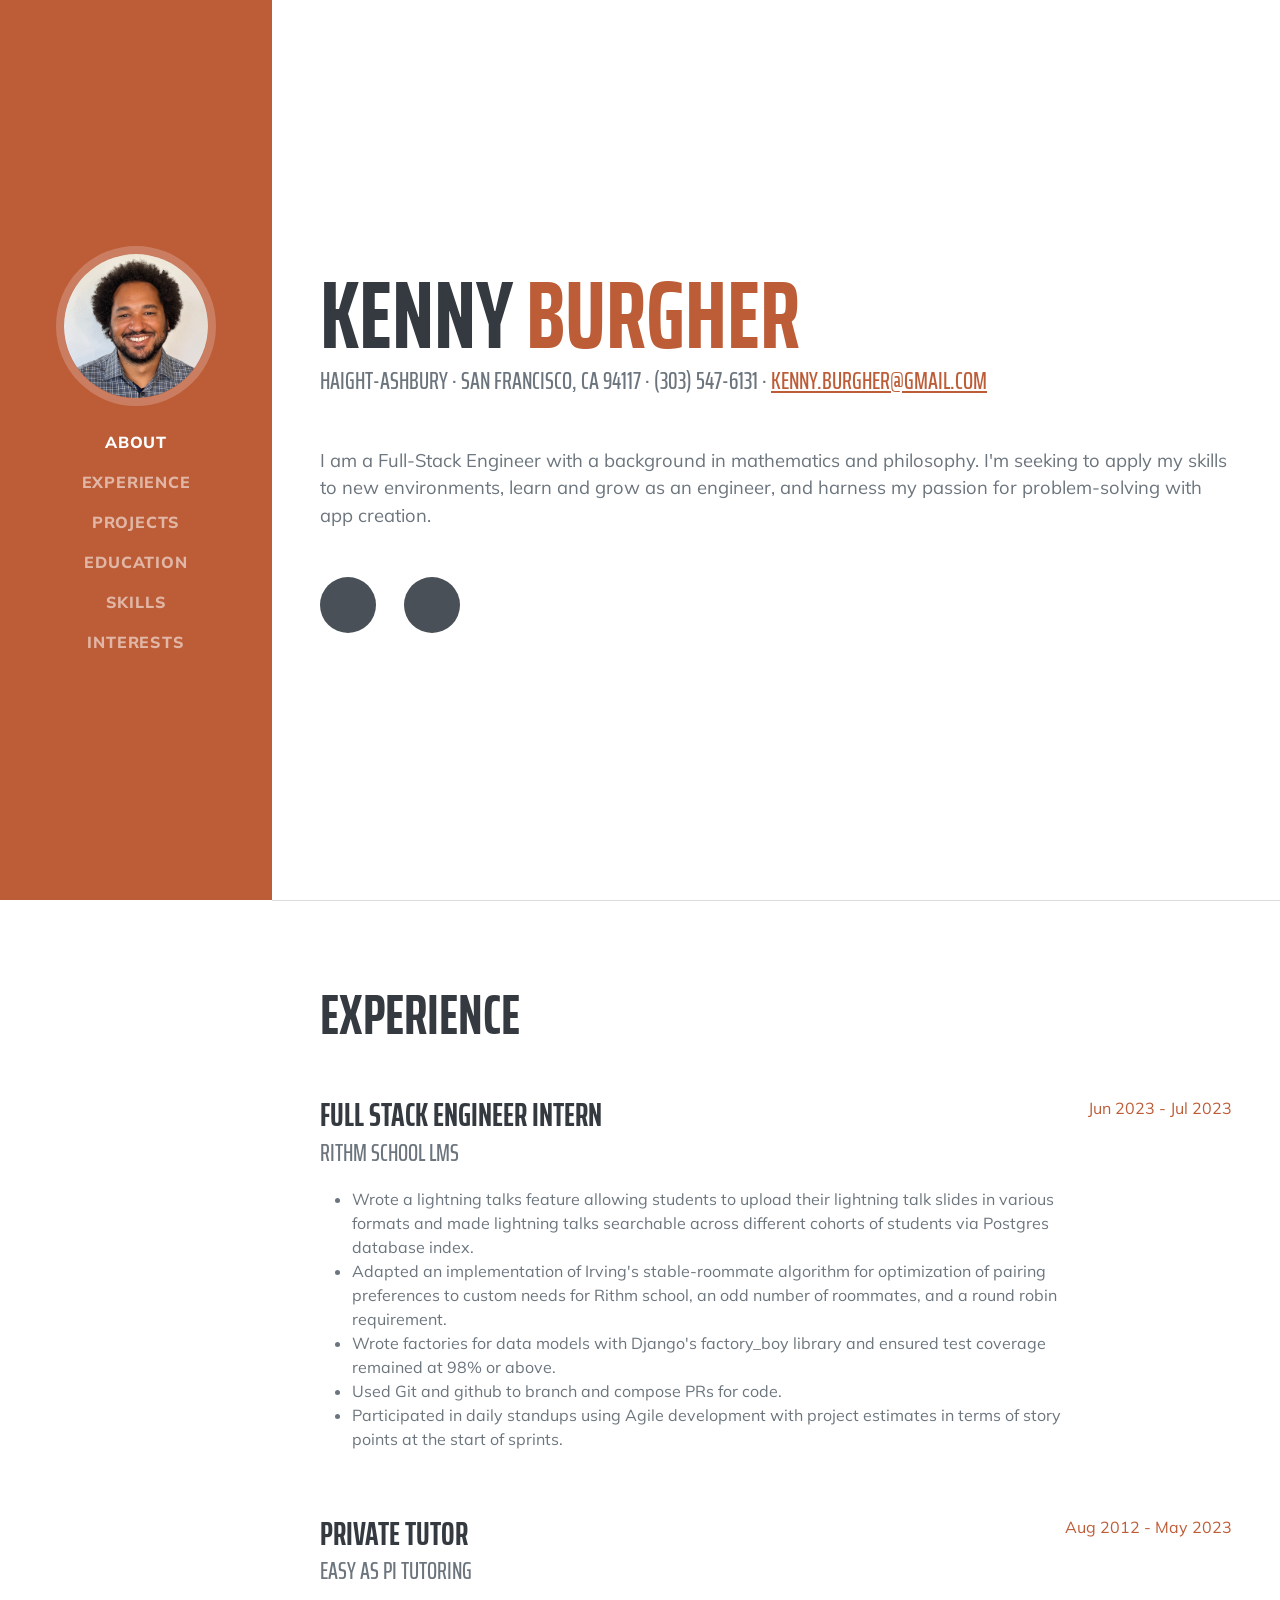
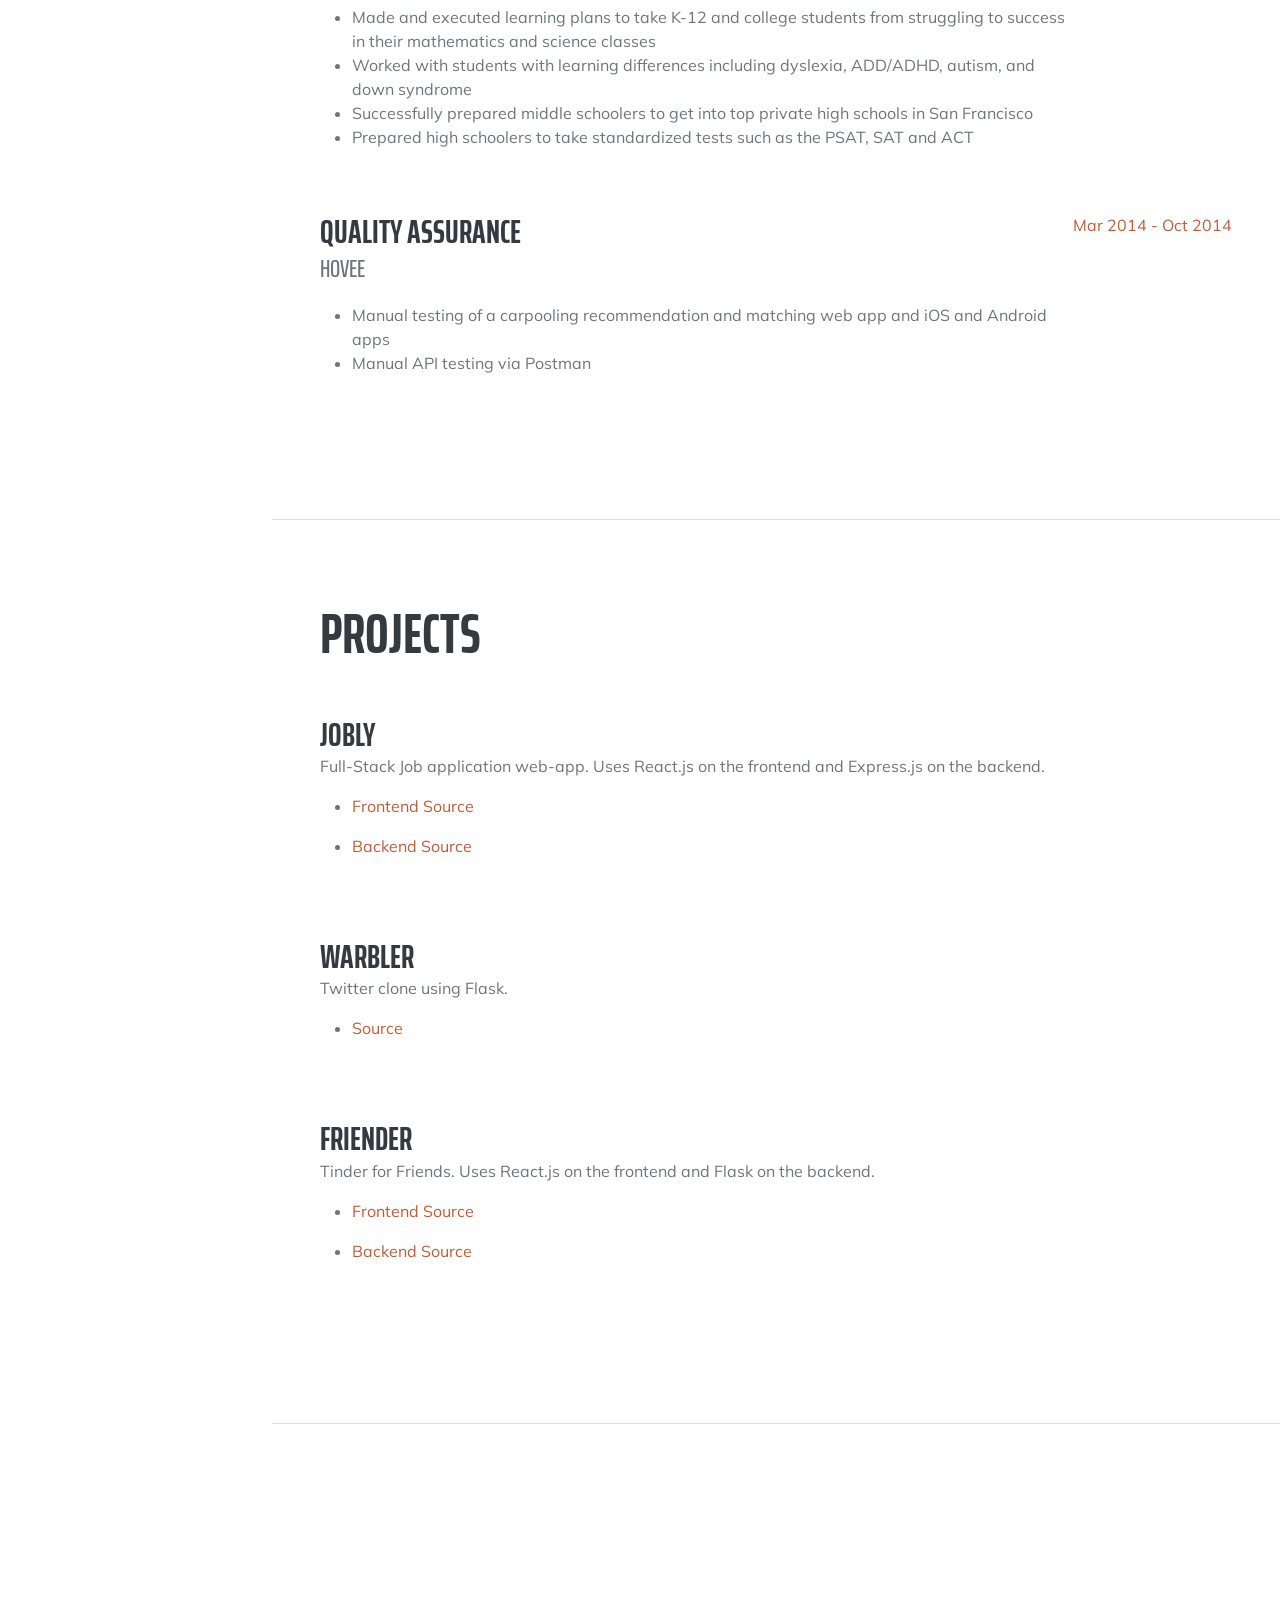
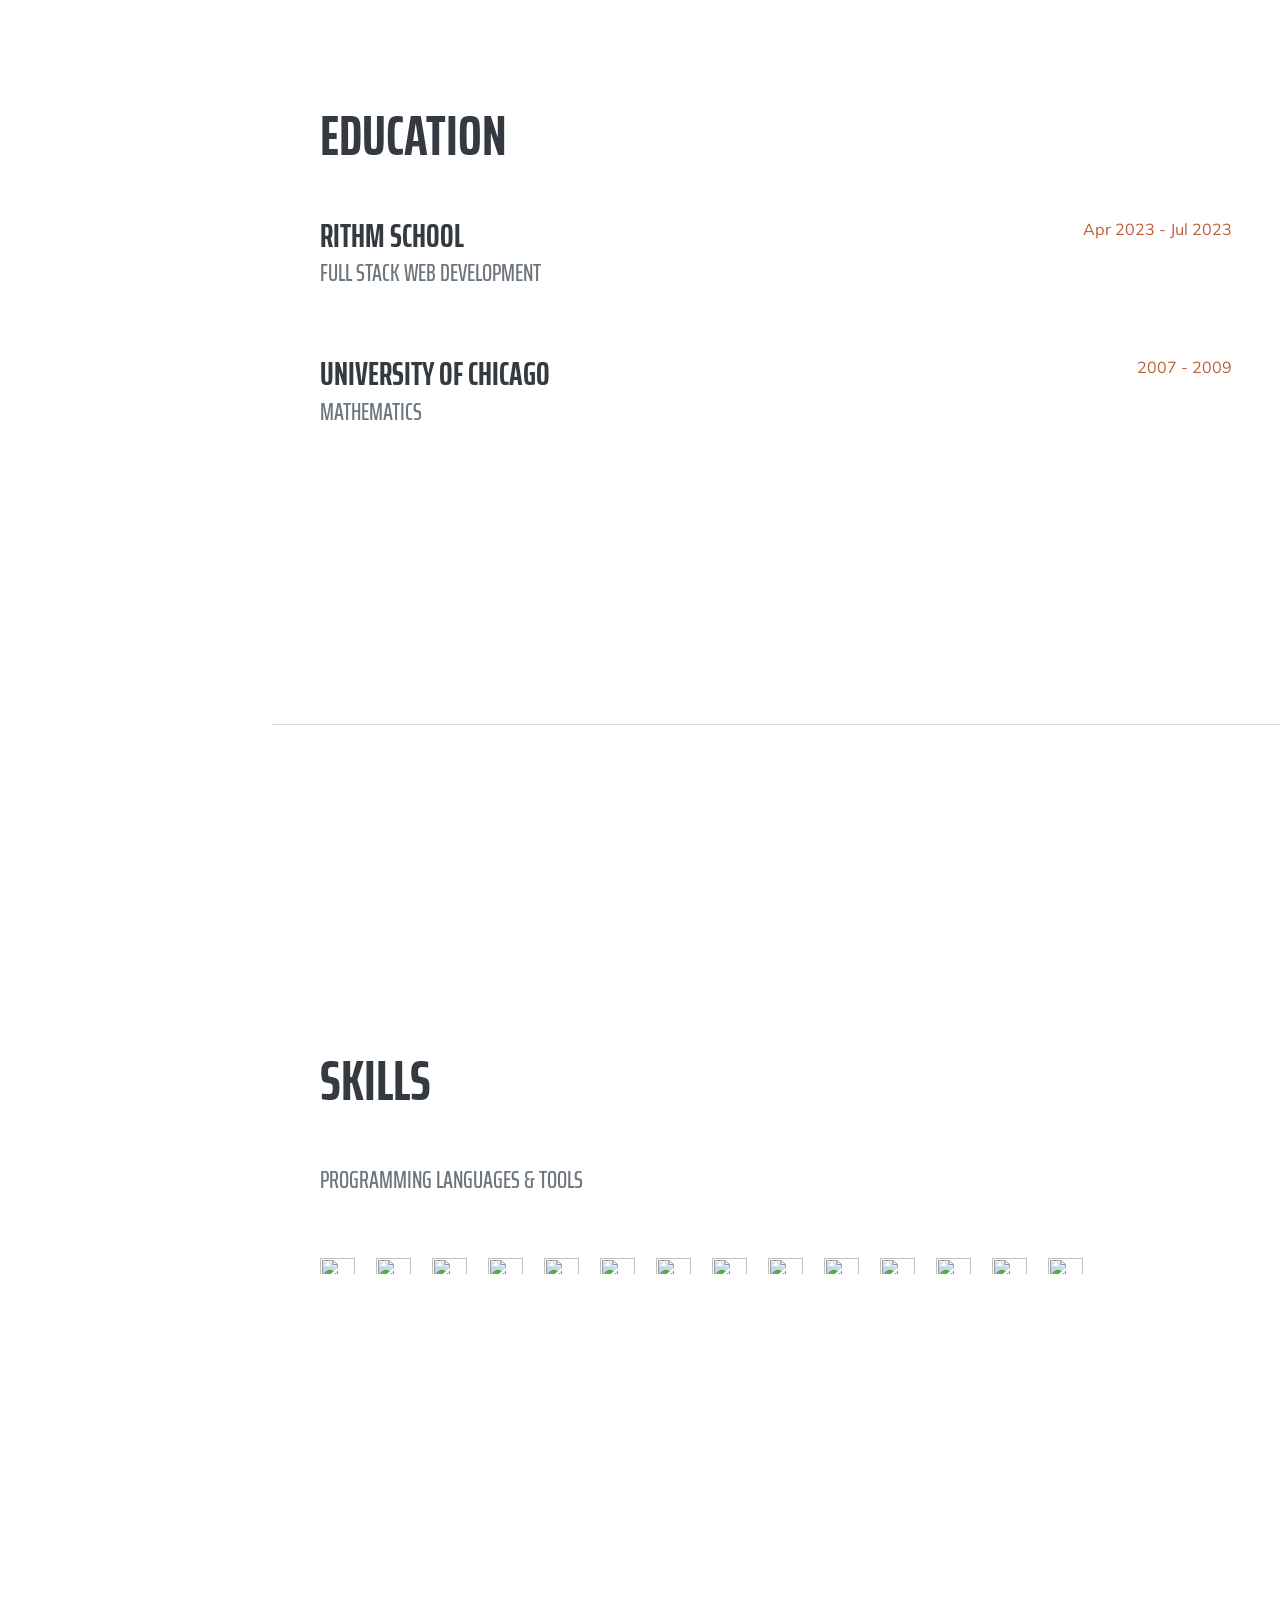
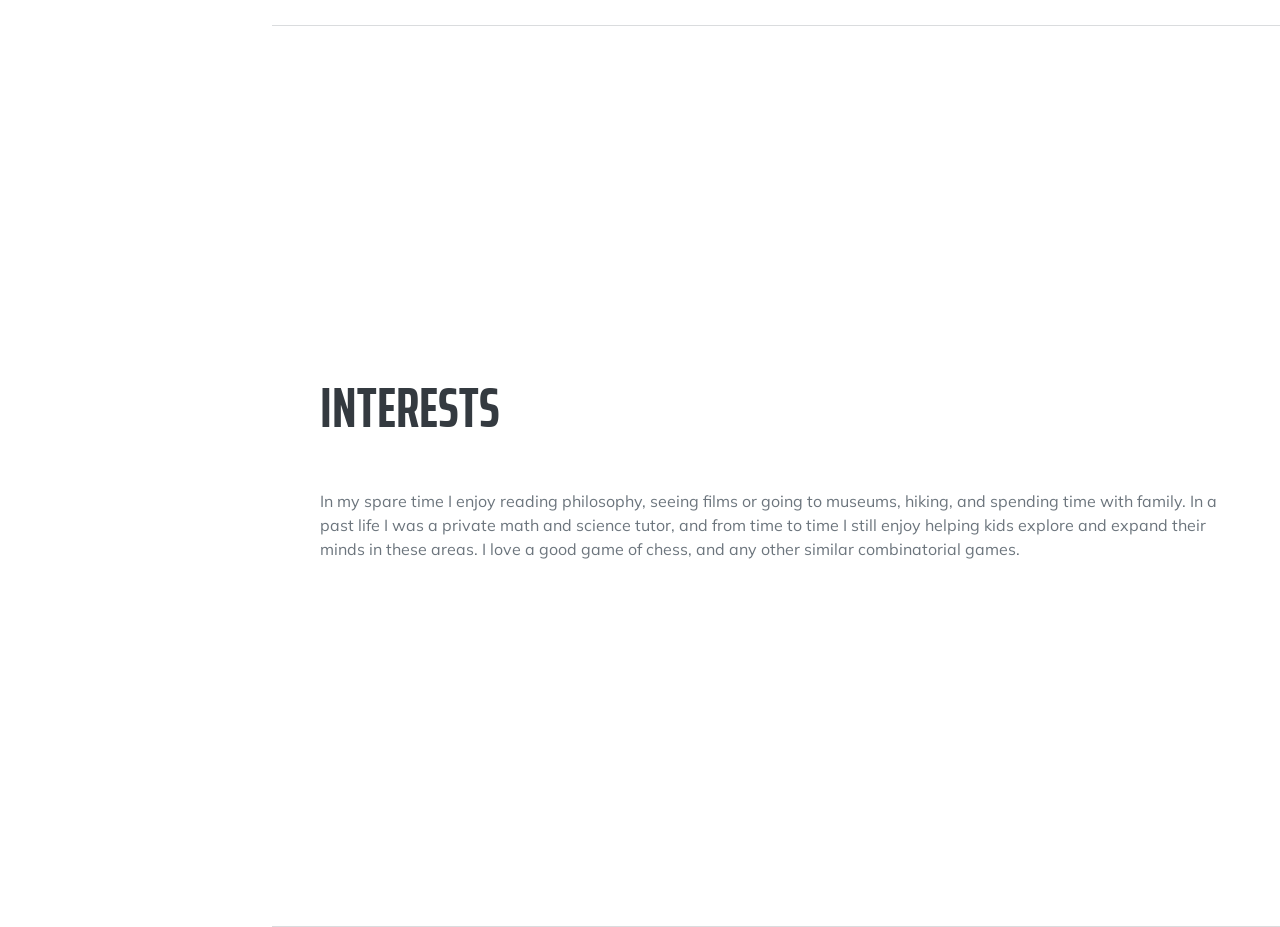
==== commit e479e8e5: "More copy edits." ====
--- a/index.html
+++ b/index.html
@@ -3,10 +3,9 @@
 
 <head>
   <meta charset="utf-8" />
-  <meta name="viewport" content="width=device-width, initial-scale=1, shrink-to-fit=no" />
   <meta name="description" content="" />
   <meta name="author" content="" />
-  <title>Kenny Burgher's Portolio Site</title>
+  <title>Kenny Burgher, Software Engineer</title>
   <!--
     TODO:
     favicon via image generator;
@@ -70,13 +69,11 @@
           Haight-Ashbury · San Francisco, CA 94117 · (303) 547-6131 ·
           <a href="mailto:kenny.burgher@gmail.com">kenny.burgher@gmail.com</a>
         </div>
+        <!-- TODO: skills; interests/passions -->
         <p class="lead mb-5">
-          I am a Full-Stack Engineer looking to harness my passion for
-          problem-solving with app creation.
-          I graduated from Rithm School with a certification in
-          Full-Stack Engineering.
-          I'm seeking to take my skillset and apply it to new environments
-          that will allow me to grow and learn as an engineer.
+          I am a Full-Stack Engineer with a background in mathematics and philosophy.
+          I'm seeking to apply my skills to new environments,
+          learn and grow as an engineer, and harness my passion for problem-solving with app creation.
         </p>
         <div class="social-icons">
           <a class="social-icon" href="https://www.linkedin.com/in/kenneth-burgher/">
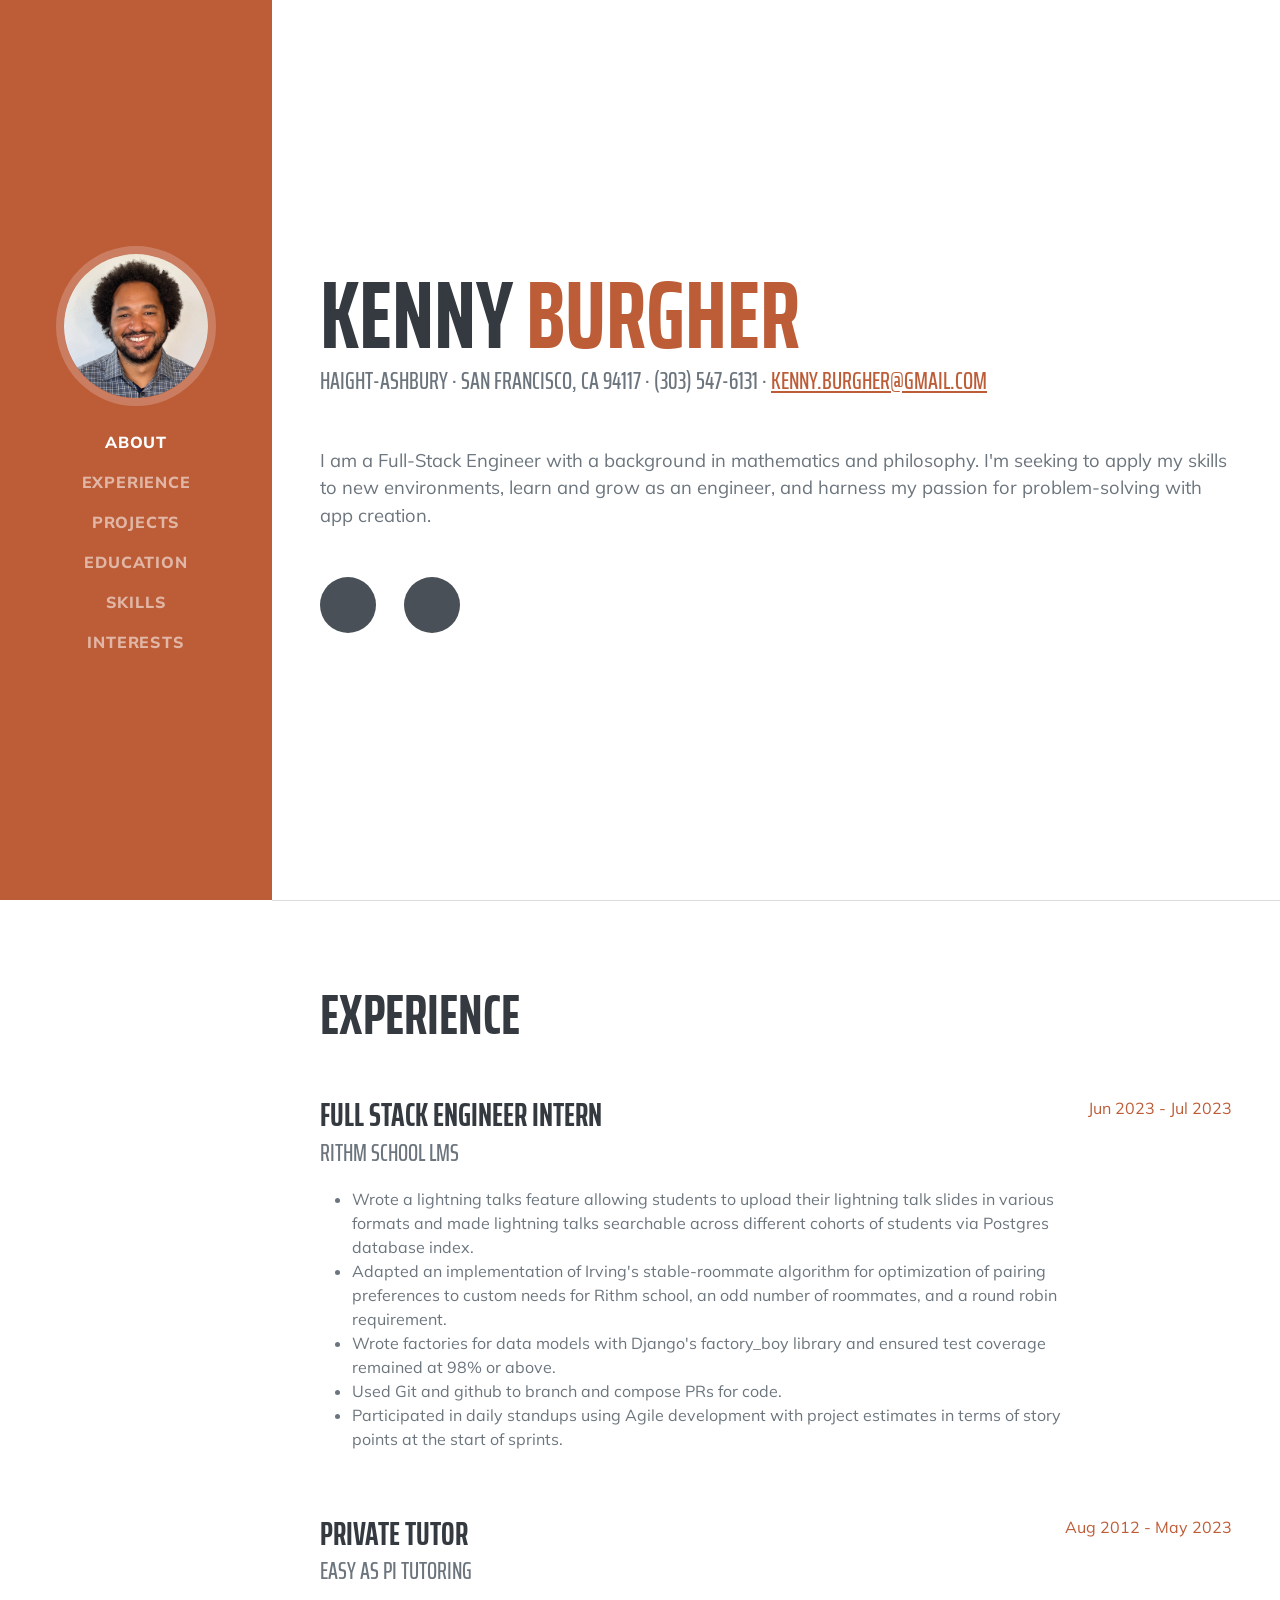
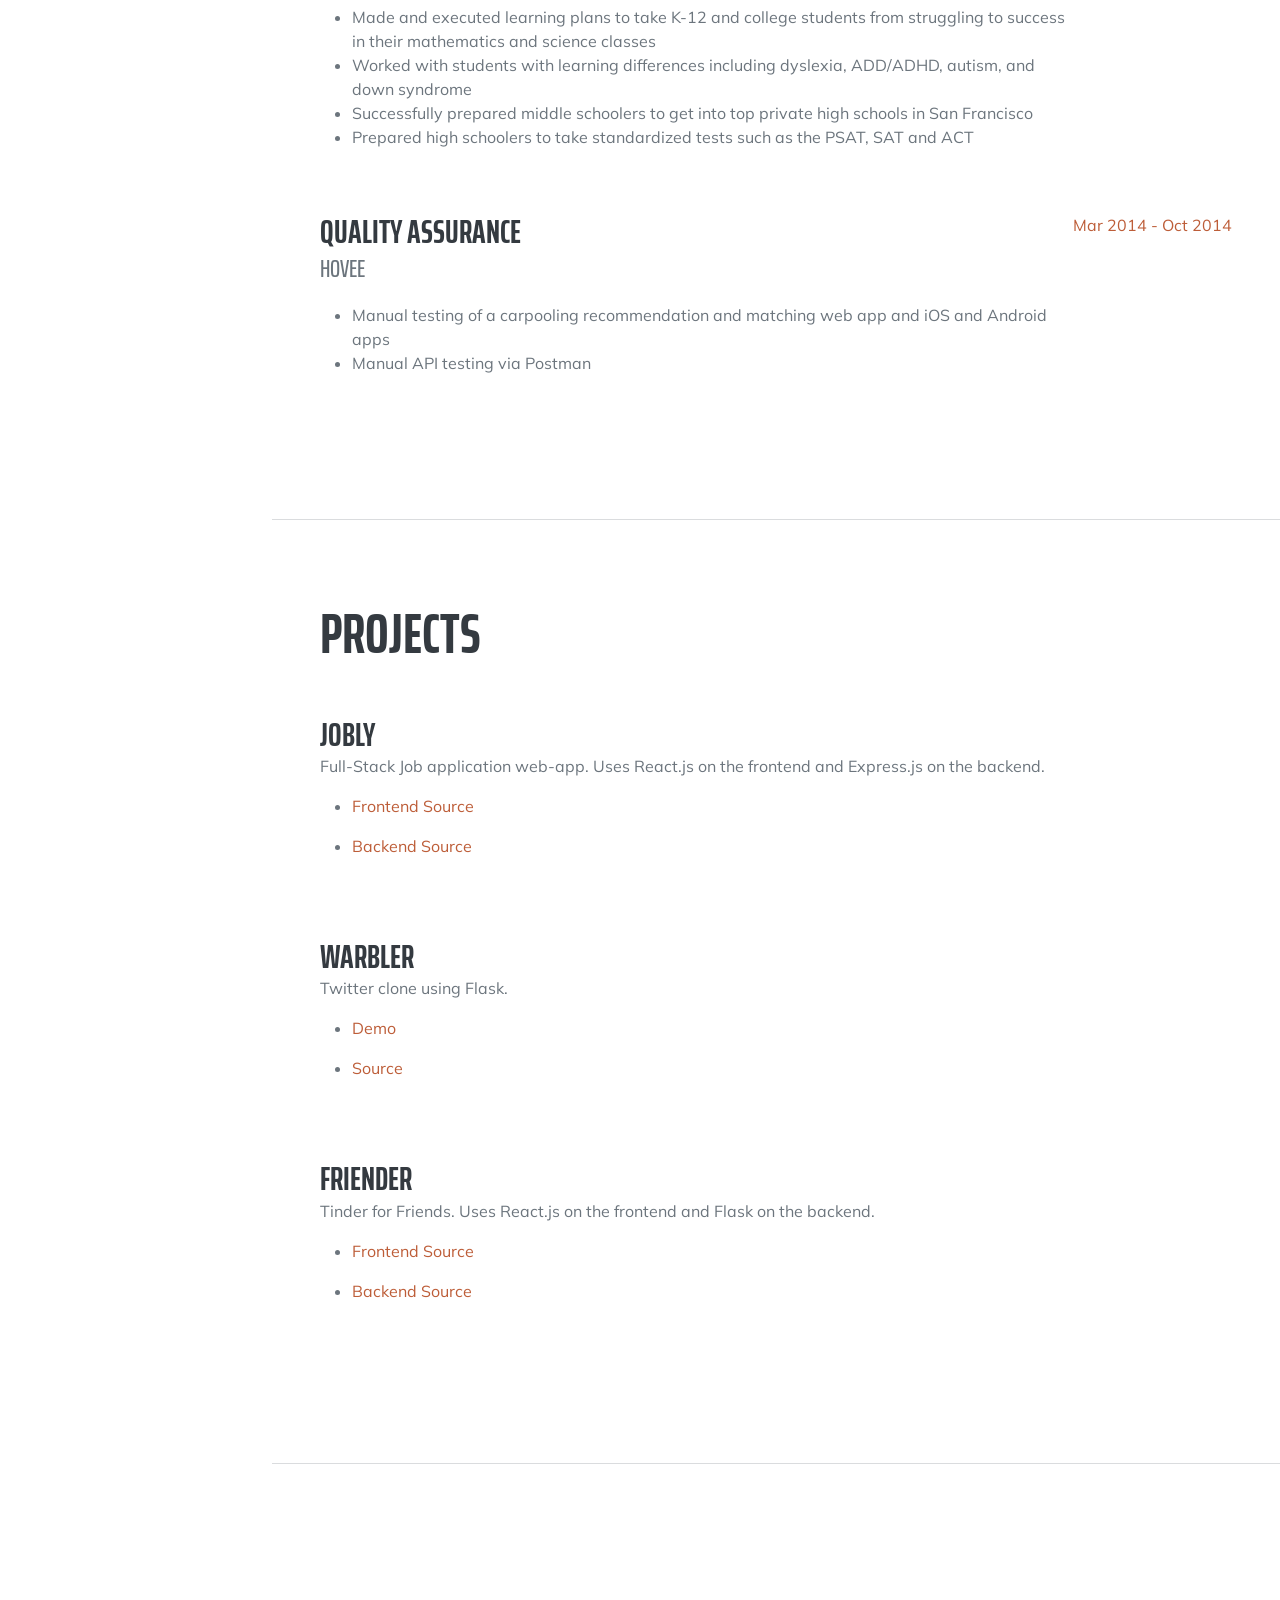
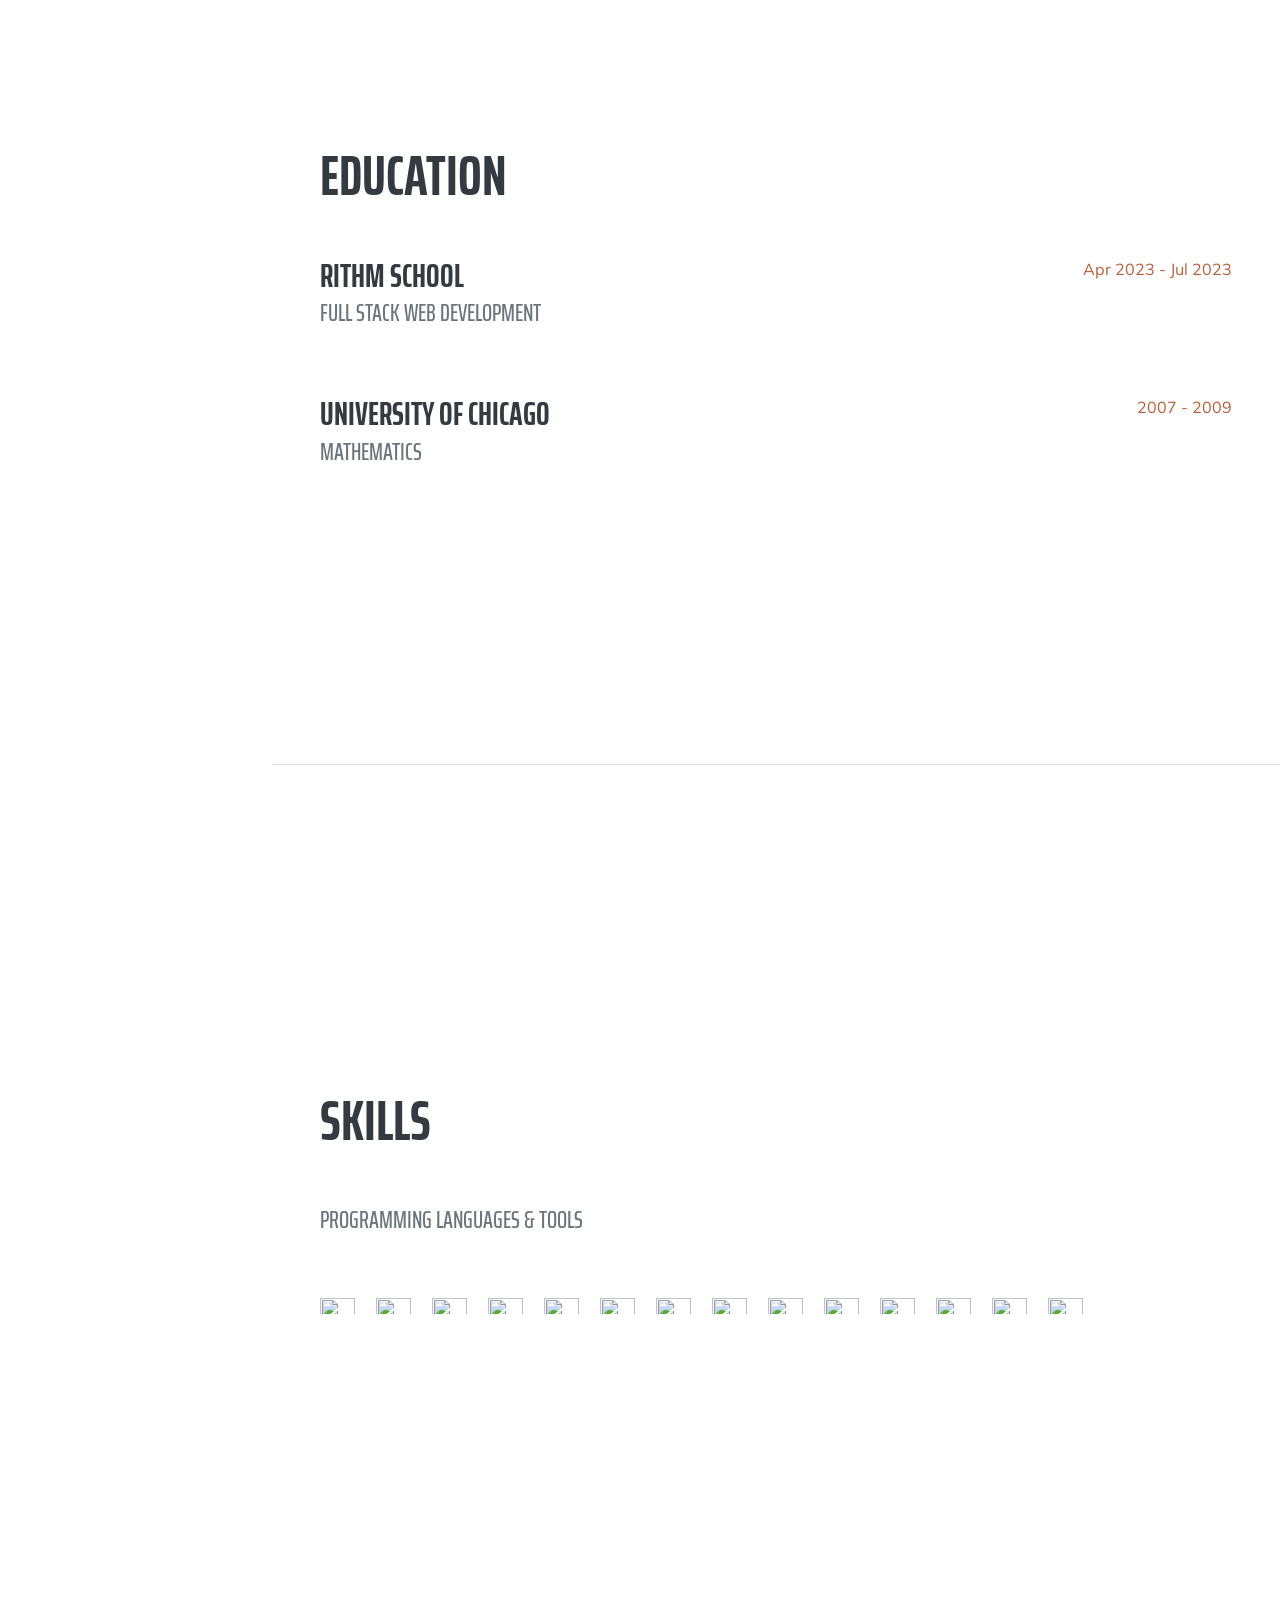
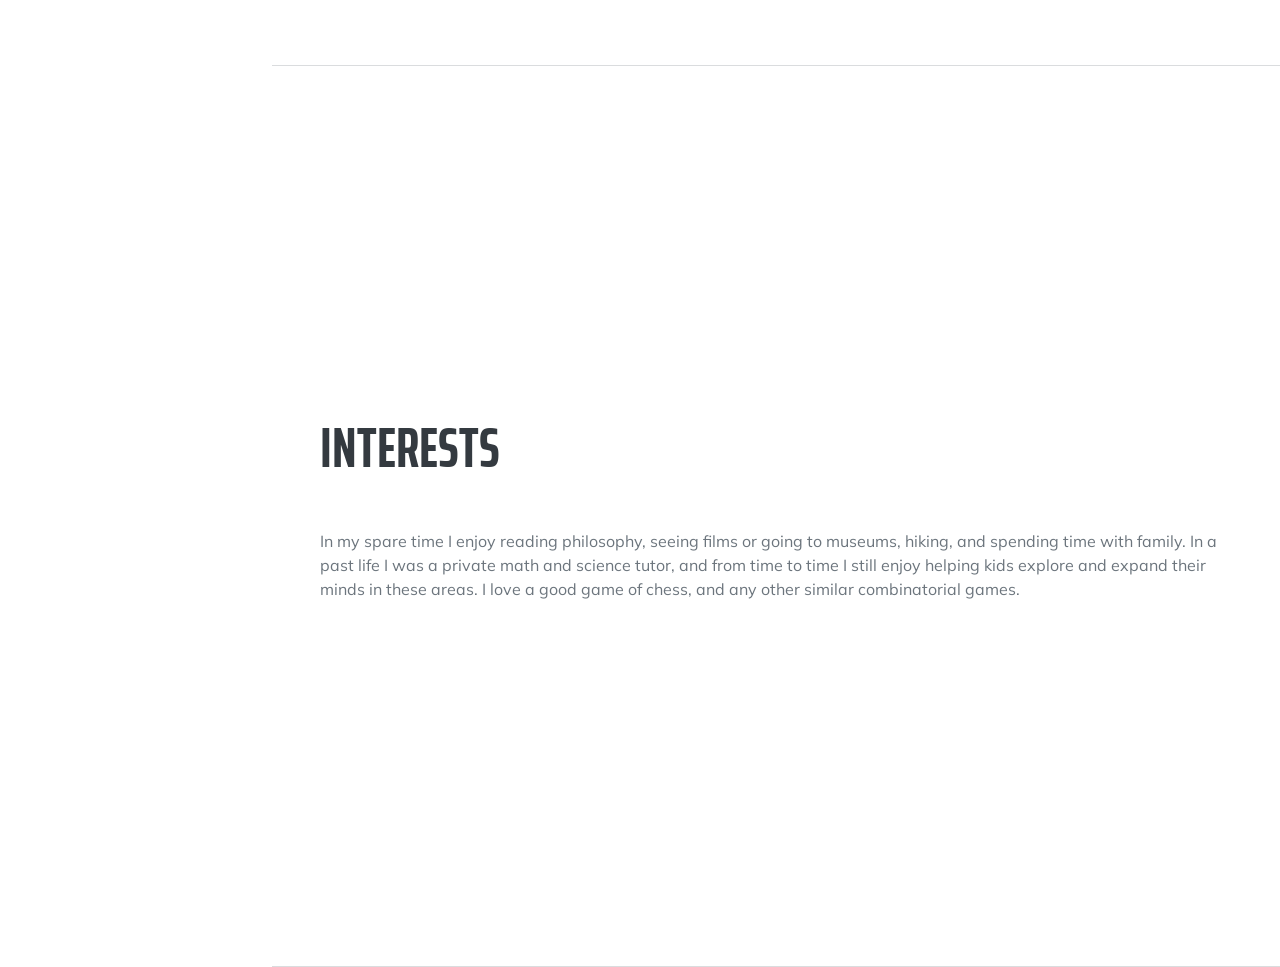
==== commit f45fb523: "Demo link for Warbler project" ====
--- a/index.html
+++ b/index.html
@@ -225,11 +225,10 @@
             <div class="mb-3">Twitter clone using Flask.</div>
             <div>
               <ul>
-                <!-- TODO: Demo link -->
-                <!-- <li><a href="http://warbler-astonbdev.herokuapp.com/">
+                <li><a href="http://flask-warbler-ogir.onrender.com/" target="_blank" rel="noopener noreferrer">
                     <p class="list-inline-item">Demo</p><i
                       class=" list-inline-item fa-solid fa-arrow-up-right-from-square"></i>
-                  </a></li> -->
+                  </a></li>
                 <li><a href="https://github.com/BlueMycon/flask-warbler">
                     <p class="list-inline-item">Source</p><i class=" list-inline-item fa-brands fa-github"></i>
                   </a></li>
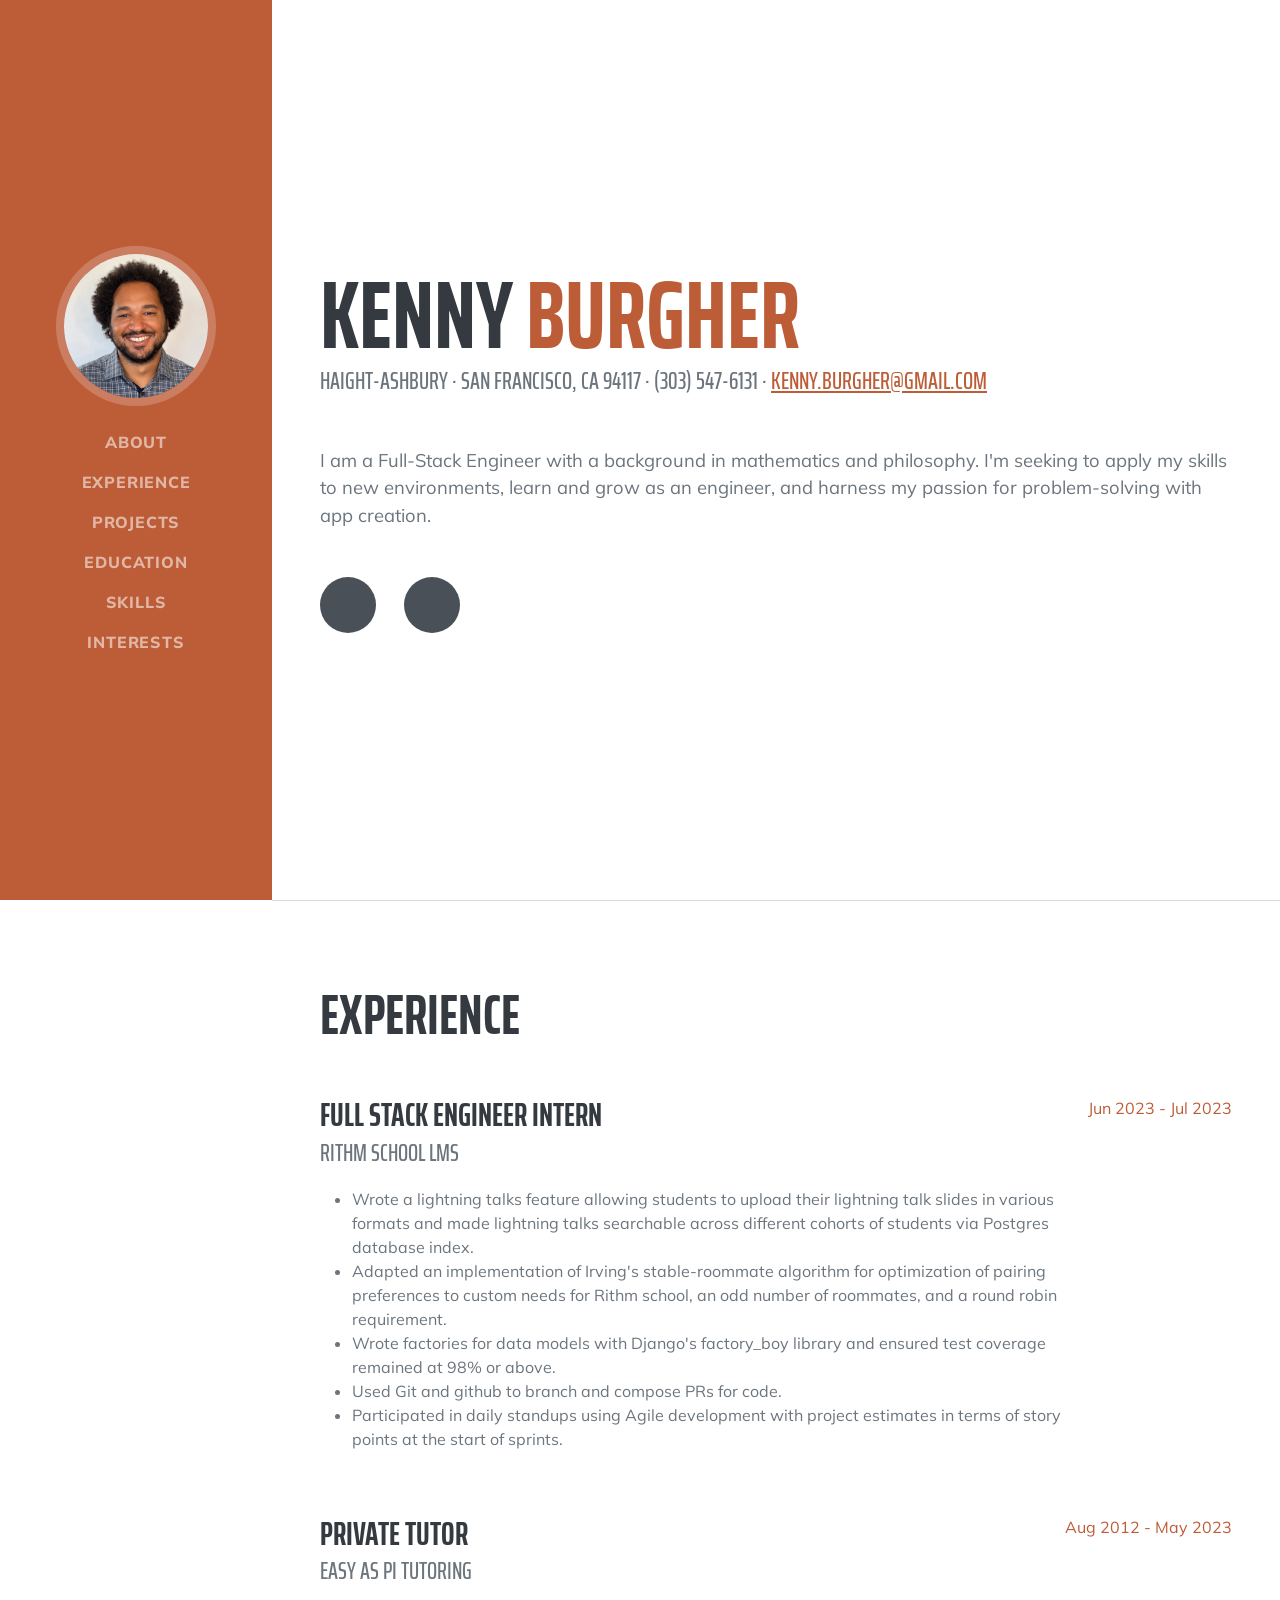
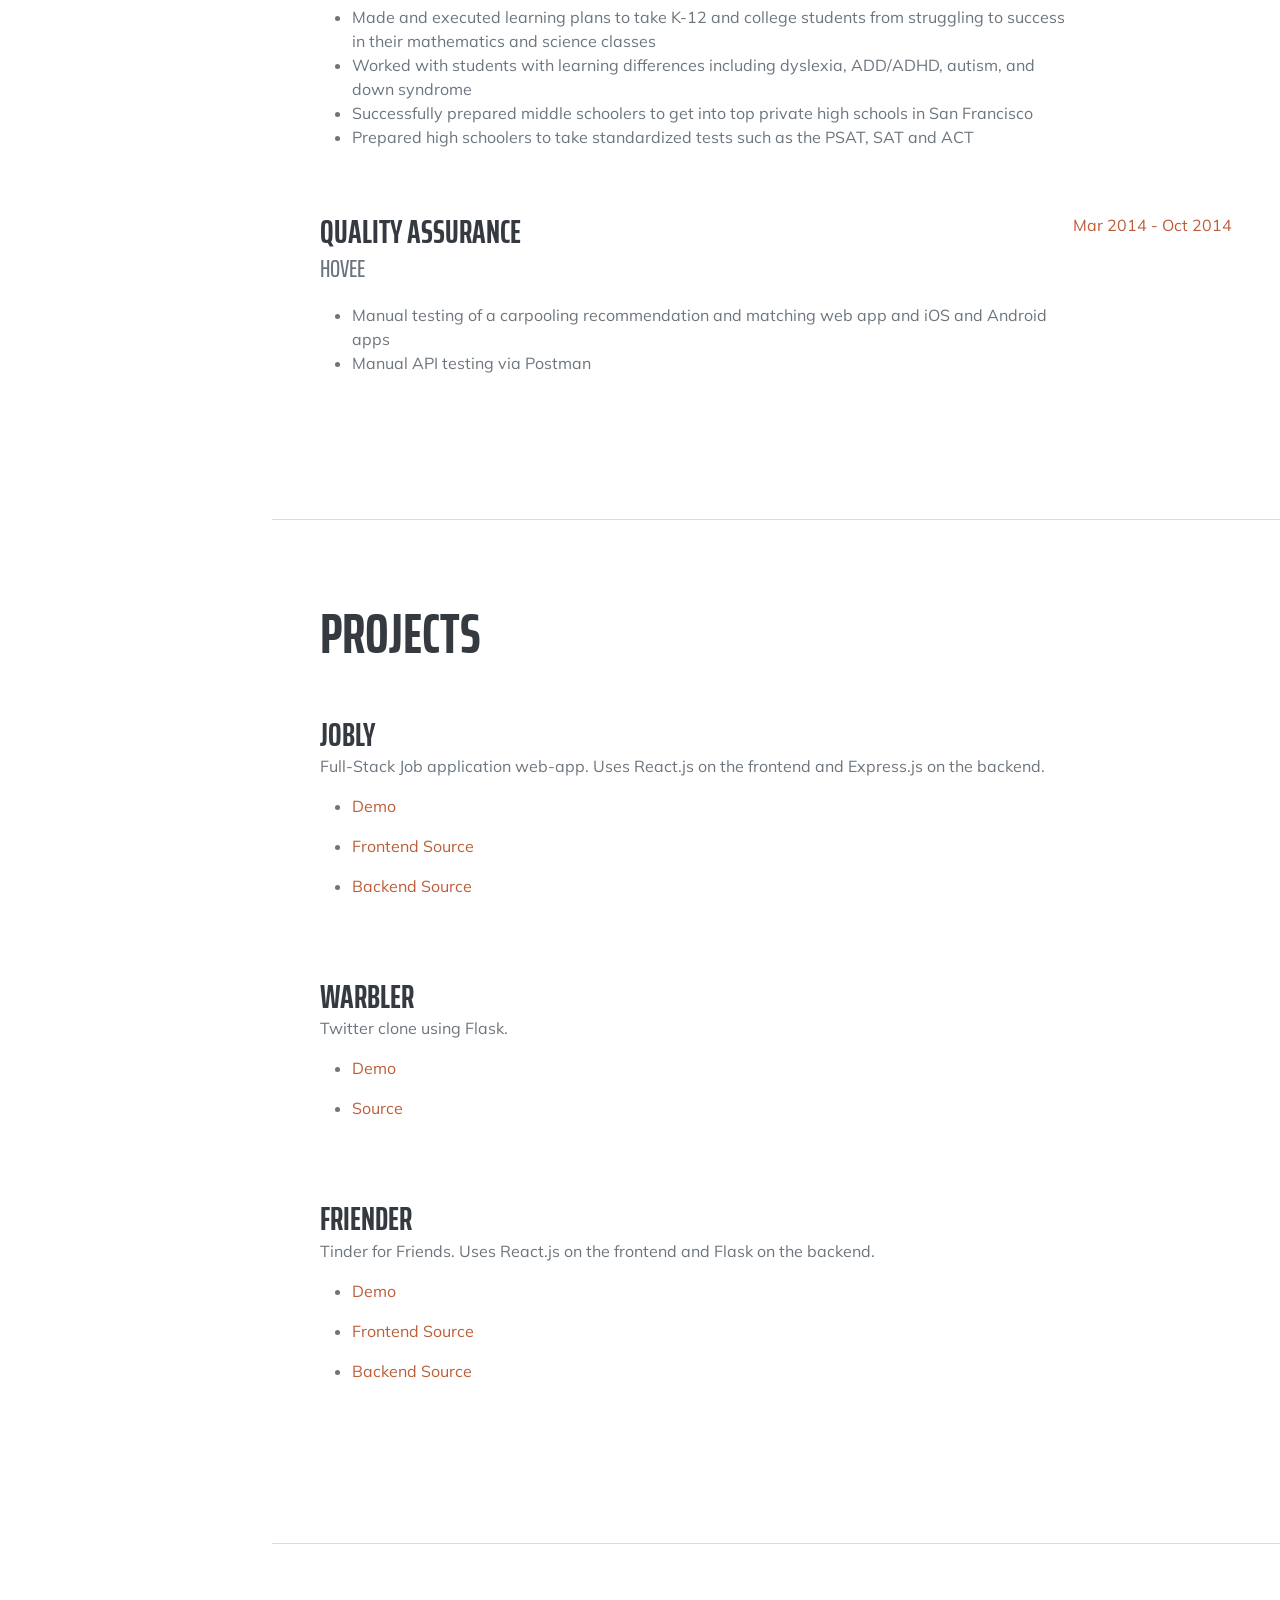
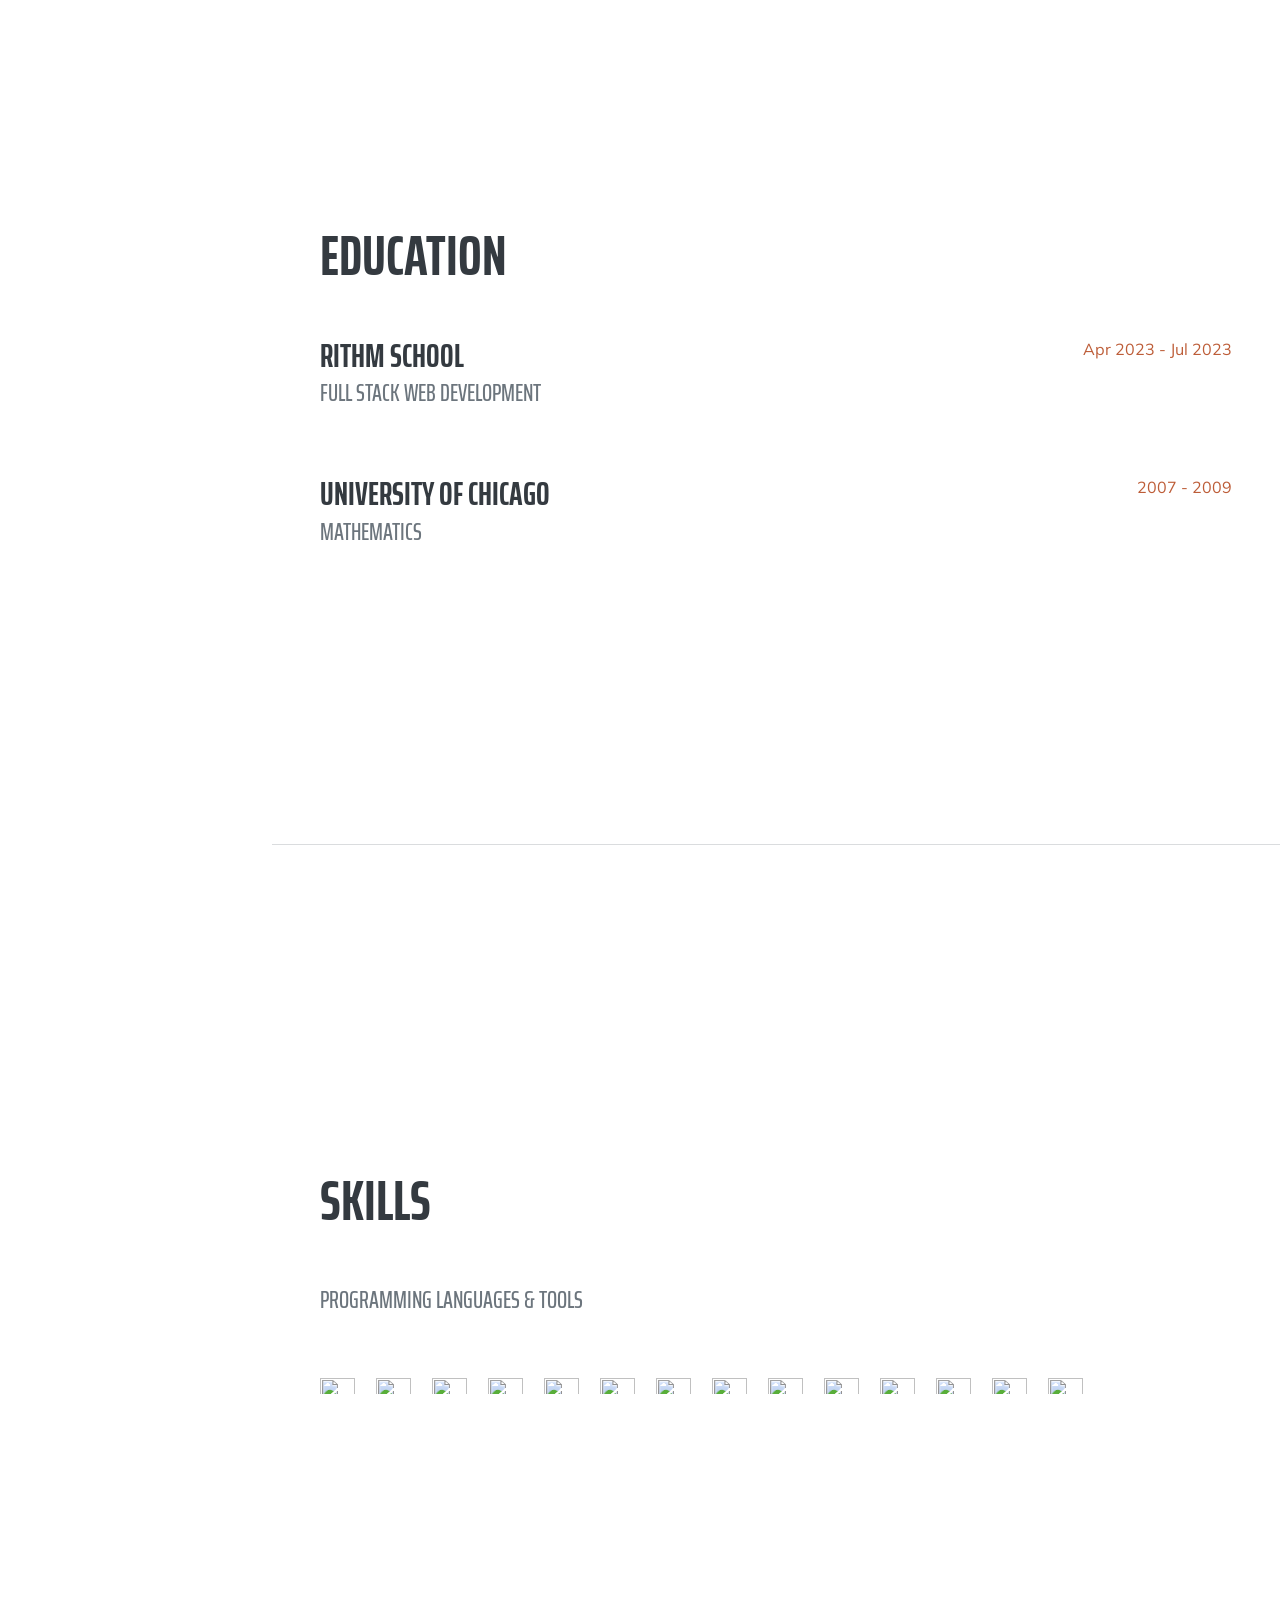
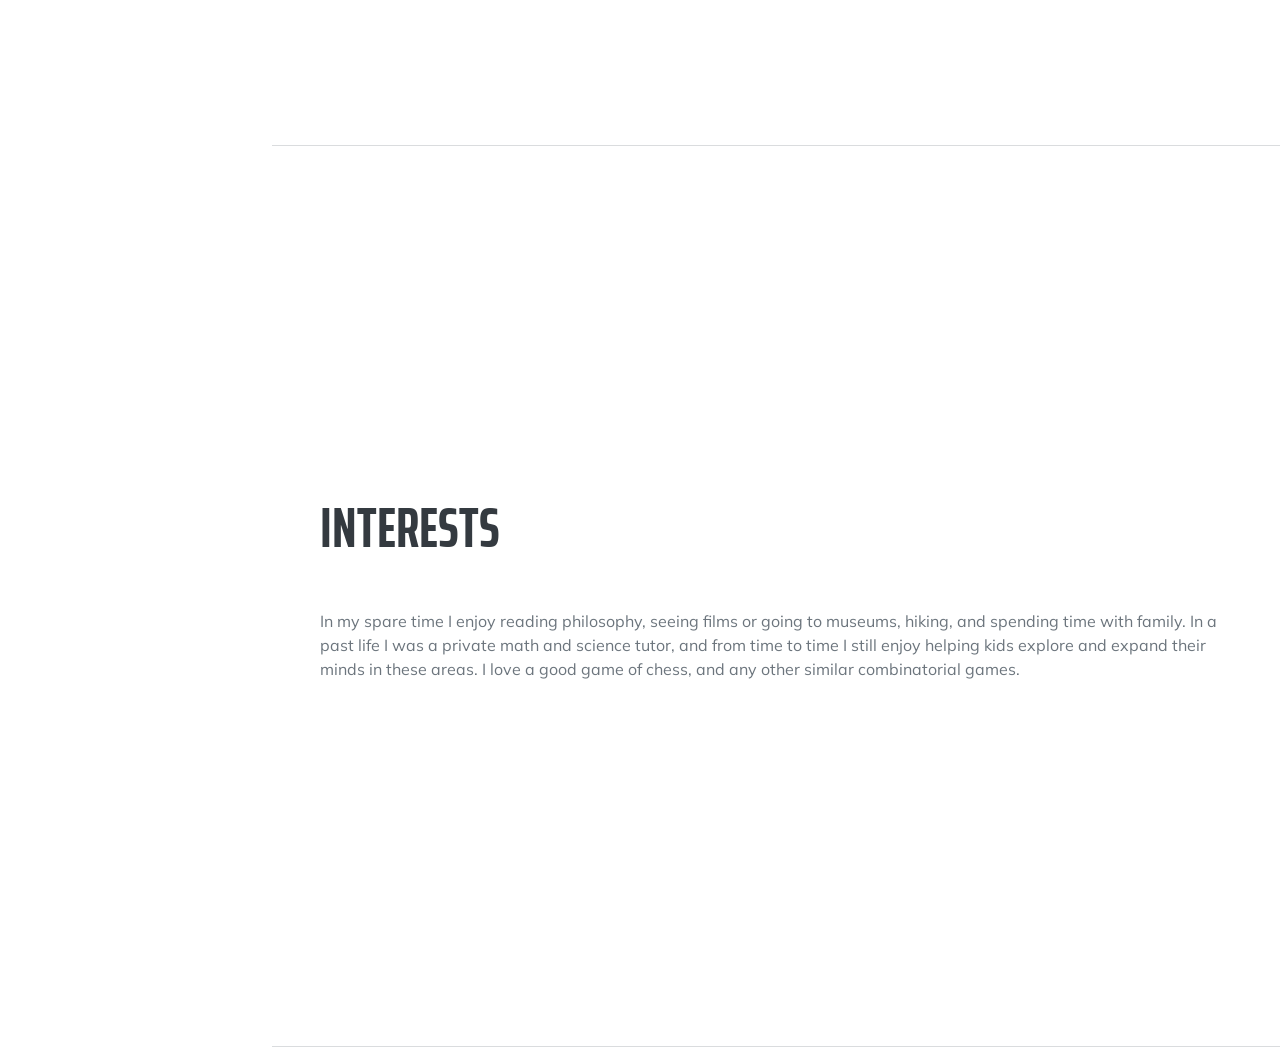
==== commit d29ac421: "Demo links and Mobile Design Fix Add demo links for all 3 projects. Meta tag for viewport for respon" ====
--- a/index.html
+++ b/index.html
@@ -3,6 +3,7 @@
 
 <head>
   <meta charset="utf-8" />
+  <meta name="viewport" content="width=device-width, initial-scale=1, shrink-to-fit=no" />
   <meta name="description" content="" />
   <meta name="author" content="" />
   <title>Kenny Burgher, Software Engineer</title>
@@ -199,11 +200,10 @@
             </div>
             <div>
               <ul>
-                <!-- TODO: Demo link -->
-                <!-- <li><a href="https://astonbdev-jobly.surge.sh/">
+                <li><a href="https://react-jobly-frontend-1hch.onrender.com/" target="_blank" rel="noopener noreferrer">
                     <p class="list-inline-item">Demo</p><i
                       class=" list-inline-item fa-solid fa-arrow-up-right-from-square"></i>
-                  </a></li> -->
+                  </a></li>
                 <li><a href="https://github.com/BlueMycon/react-jobly-frontend">
                     <p class="list-inline-item">Frontend Source</p><i class=" list-inline-item fa-brands fa-github"></i>
                   </a></li>
@@ -247,11 +247,10 @@
             <div class="mb-3">Tinder for Friends. Uses React.js on the frontend and Flask on the backend.</div>
             <div>
               <ul>
-                <!-- TODO: Demo link -->
-                <!-- <li><a href="https://www.kongregate.com/games/b_aston/asteroid-field?acomplete=asteroid+field">
+                <li><a href="https://friender-frontend.onrender.com/" target="_blank" rel="noopener noreferrer">
                     <p class="list-inline-item">Demo</p><i
                       class=" list-inline-item fa-solid fa-arrow-up-right-from-square"></i>
-                  </a></li> -->
+                  </a></li>
                 <li><a href="https://github.com/BlueMycon/friender-frontend">
                     <p class="list-inline-item">Frontend Source</p><i class=" list-inline-item fa-brands fa-github"></i>
                   </a></li>
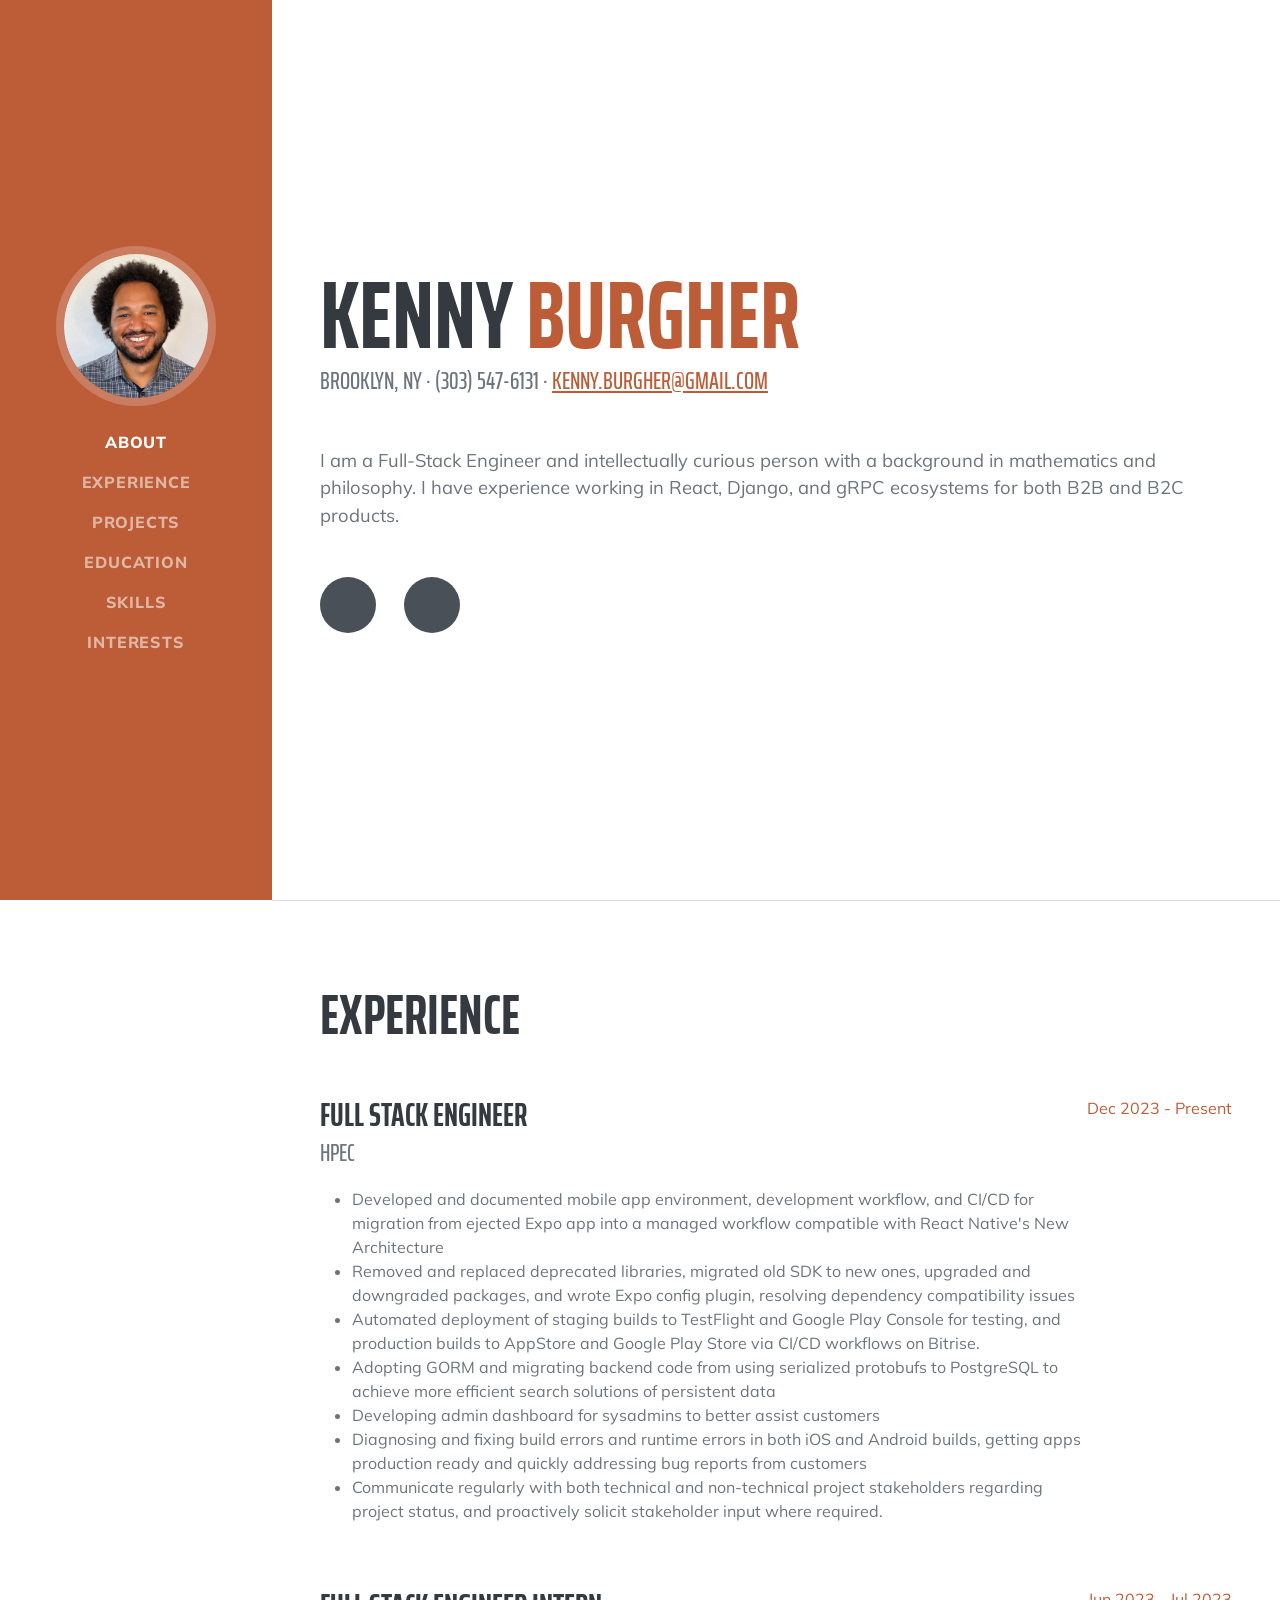
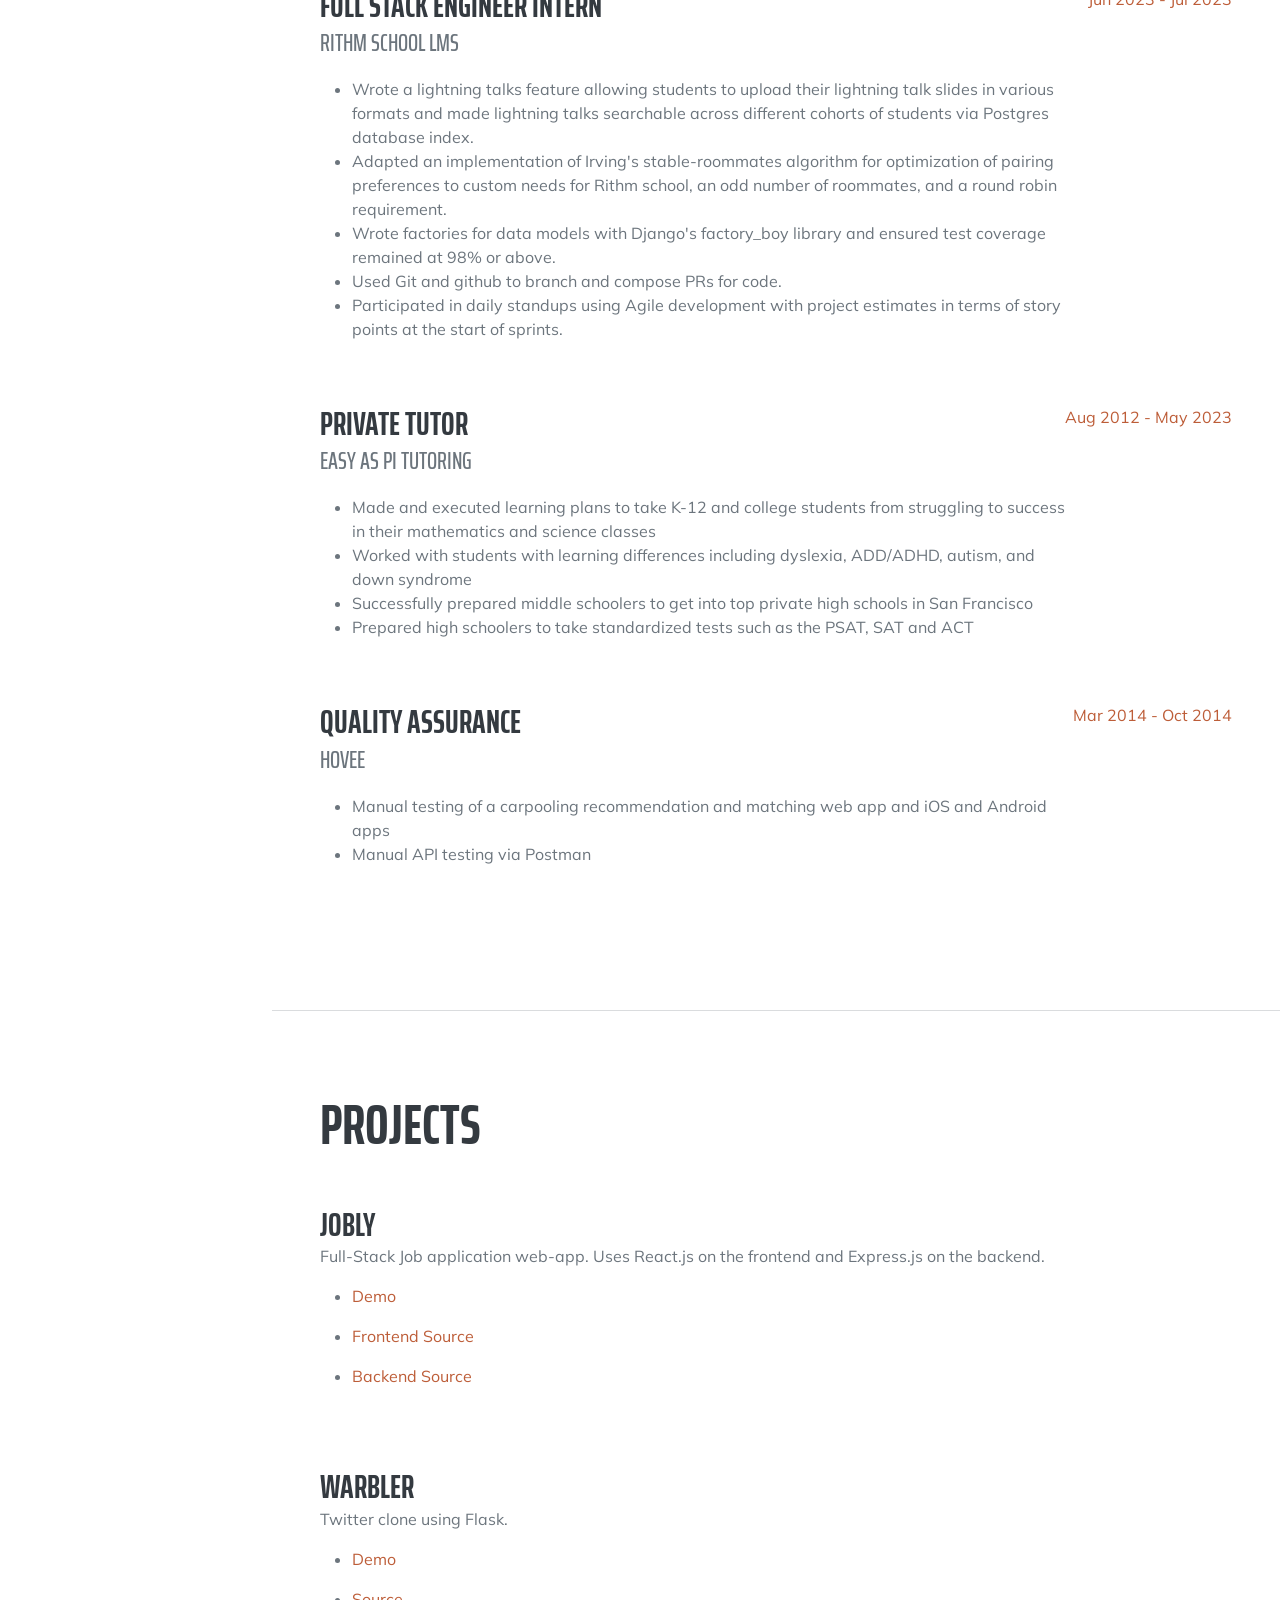
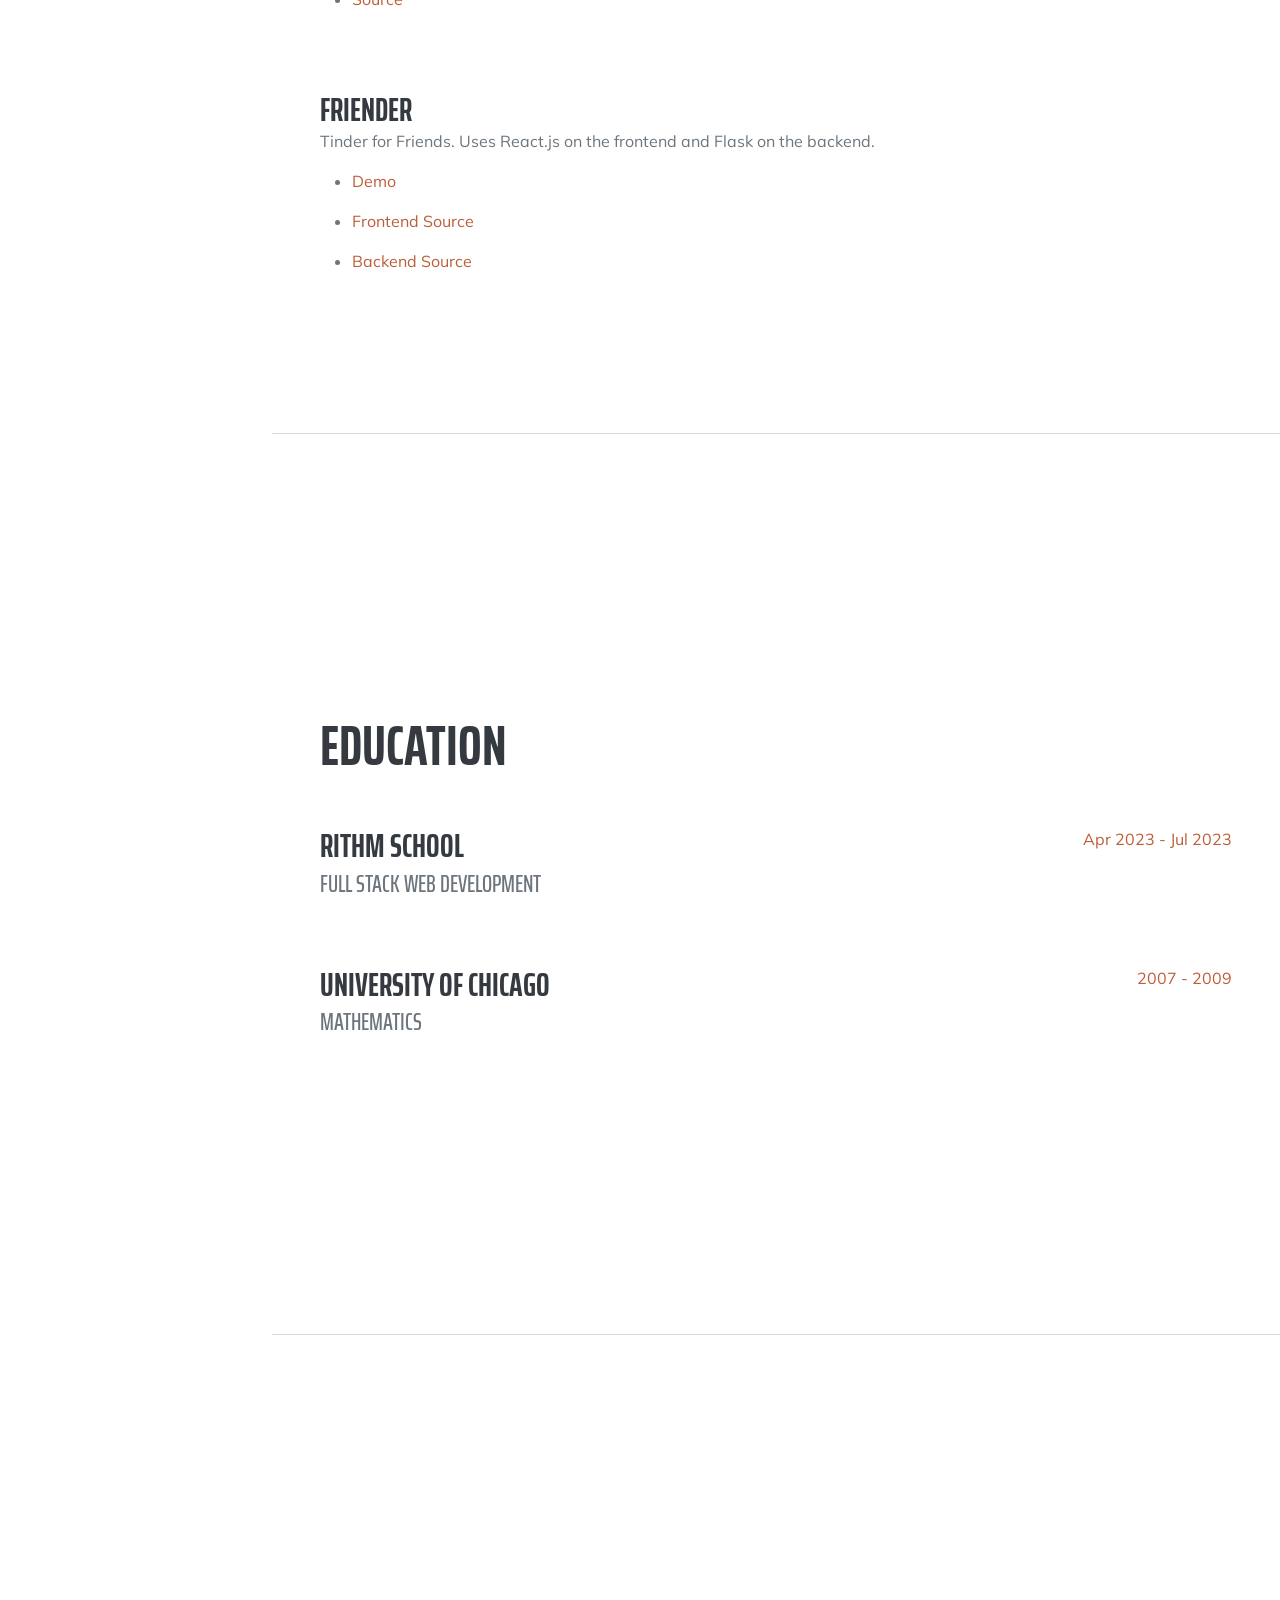
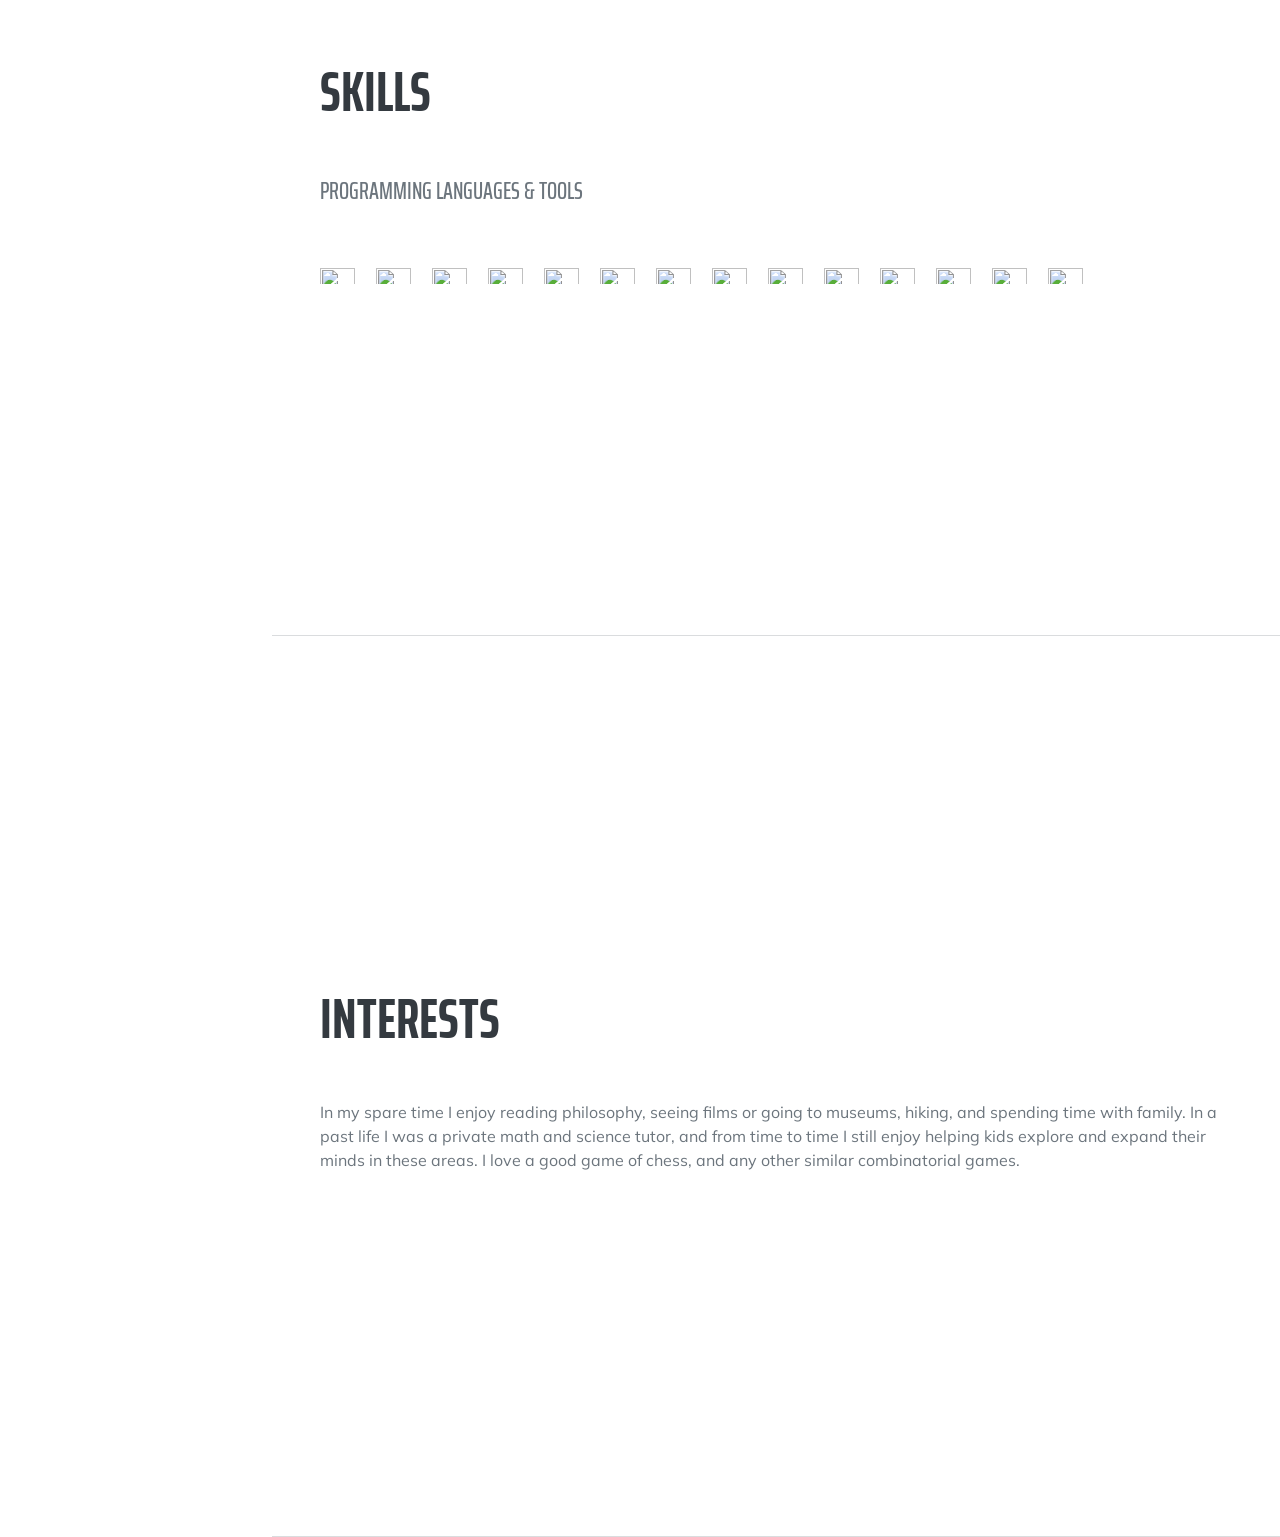
==== commit 6dbd1658: "Location update, HPEC, and About me updated to be more professional" ====
--- a/index.html
+++ b/index.html
@@ -67,14 +67,14 @@
           <span class="text-primary">Burgher</span>
         </h1>
         <div class="subheading mb-5">
-          Haight-Ashbury · San Francisco, CA 94117 · (303) 547-6131 ·
+          Brooklyn, NY · (303) 547-6131 ·
           <a href="mailto:kenny.burgher@gmail.com">kenny.burgher@gmail.com</a>
         </div>
         <!-- TODO: skills; interests/passions -->
         <p class="lead mb-5">
-          I am a Full-Stack Engineer with a background in mathematics and philosophy.
-          I'm seeking to apply my skills to new environments,
-          learn and grow as an engineer, and harness my passion for problem-solving with app creation.
+          I am a Full-Stack Engineer and intellectually curious person
+          with a background in mathematics and philosophy. I have experience
+          working in React, Django, and gRPC ecosystems for both B2B and B2C products.
         </p>
         <div class="social-icons">
           <a class="social-icon" href="https://www.linkedin.com/in/kenneth-burgher/">
@@ -99,6 +99,46 @@
         <h2 class="mb-5">Experience</h2>
         <div class="d-flex flex-column flex-md-row justify-content-between mb-5">
           <div class="flex-grow-1">
+            <h3 class="mb-0">Full Stack Engineer</h3>
+            <div class="subheading mb-3">HPEC</div>
+            <ul>
+              <li>
+                Developed and documented mobile app environment, development workflow,
+                and CI/CD for migration from ejected Expo app into a managed workflow
+                compatible with React Native's New Architecture
+              </li>
+              <li>
+                Removed and replaced deprecated libraries, migrated old SDK to new ones,
+                upgraded and downgraded packages, and wrote Expo config plugin,
+                resolving dependency compatibility issues
+              </li>
+              <li>
+                Automated deployment of staging builds to TestFlight and Google Play Console for testing,
+                and production builds to AppStore and Google Play Store via CI/CD workflows on Bitrise.
+              </li>
+              <li>
+                Adopting GORM and migrating backend code from using serialized protobufs to PostgreSQL
+                to achieve more efficient search solutions of persistent data
+              </li>
+              <li>
+                Developing admin dashboard for sysadmins to better assist customers
+              </li>
+              <li>
+                Diagnosing and fixing build errors and runtime errors in both iOS and Android builds,
+                getting apps production ready and quickly addressing bug reports from customers
+              </li>
+              <li>
+                Communicate regularly with both technical and non-technical project stakeholders
+                regarding project status, and proactively solicit stakeholder input where required.
+              </li>
+            </ul>
+          </div>
+          <div class="flex-shrink-0">
+            <span class="text-primary">Dec 2023 - Present</span>
+          </div>
+        </div>
+        <div class="d-flex flex-column flex-md-row justify-content-between mb-5">
+          <div class="flex-grow-1">
             <h3 class="mb-0">Full Stack Engineer Intern</h3>
             <div class="subheading mb-3">Rithm School LMS</div>
             <ul>
@@ -108,7 +148,7 @@
                 database index.
               </li>
               <li>
-                Adapted an implementation of Irving's stable-roommate algorithm for optimization of
+                Adapted an implementation of Irving's stable-roommates algorithm for optimization of
                 pairing preferences to custom needs for Rithm school, an odd number of roommates, and
                 a round robin requirement.
               </li>
